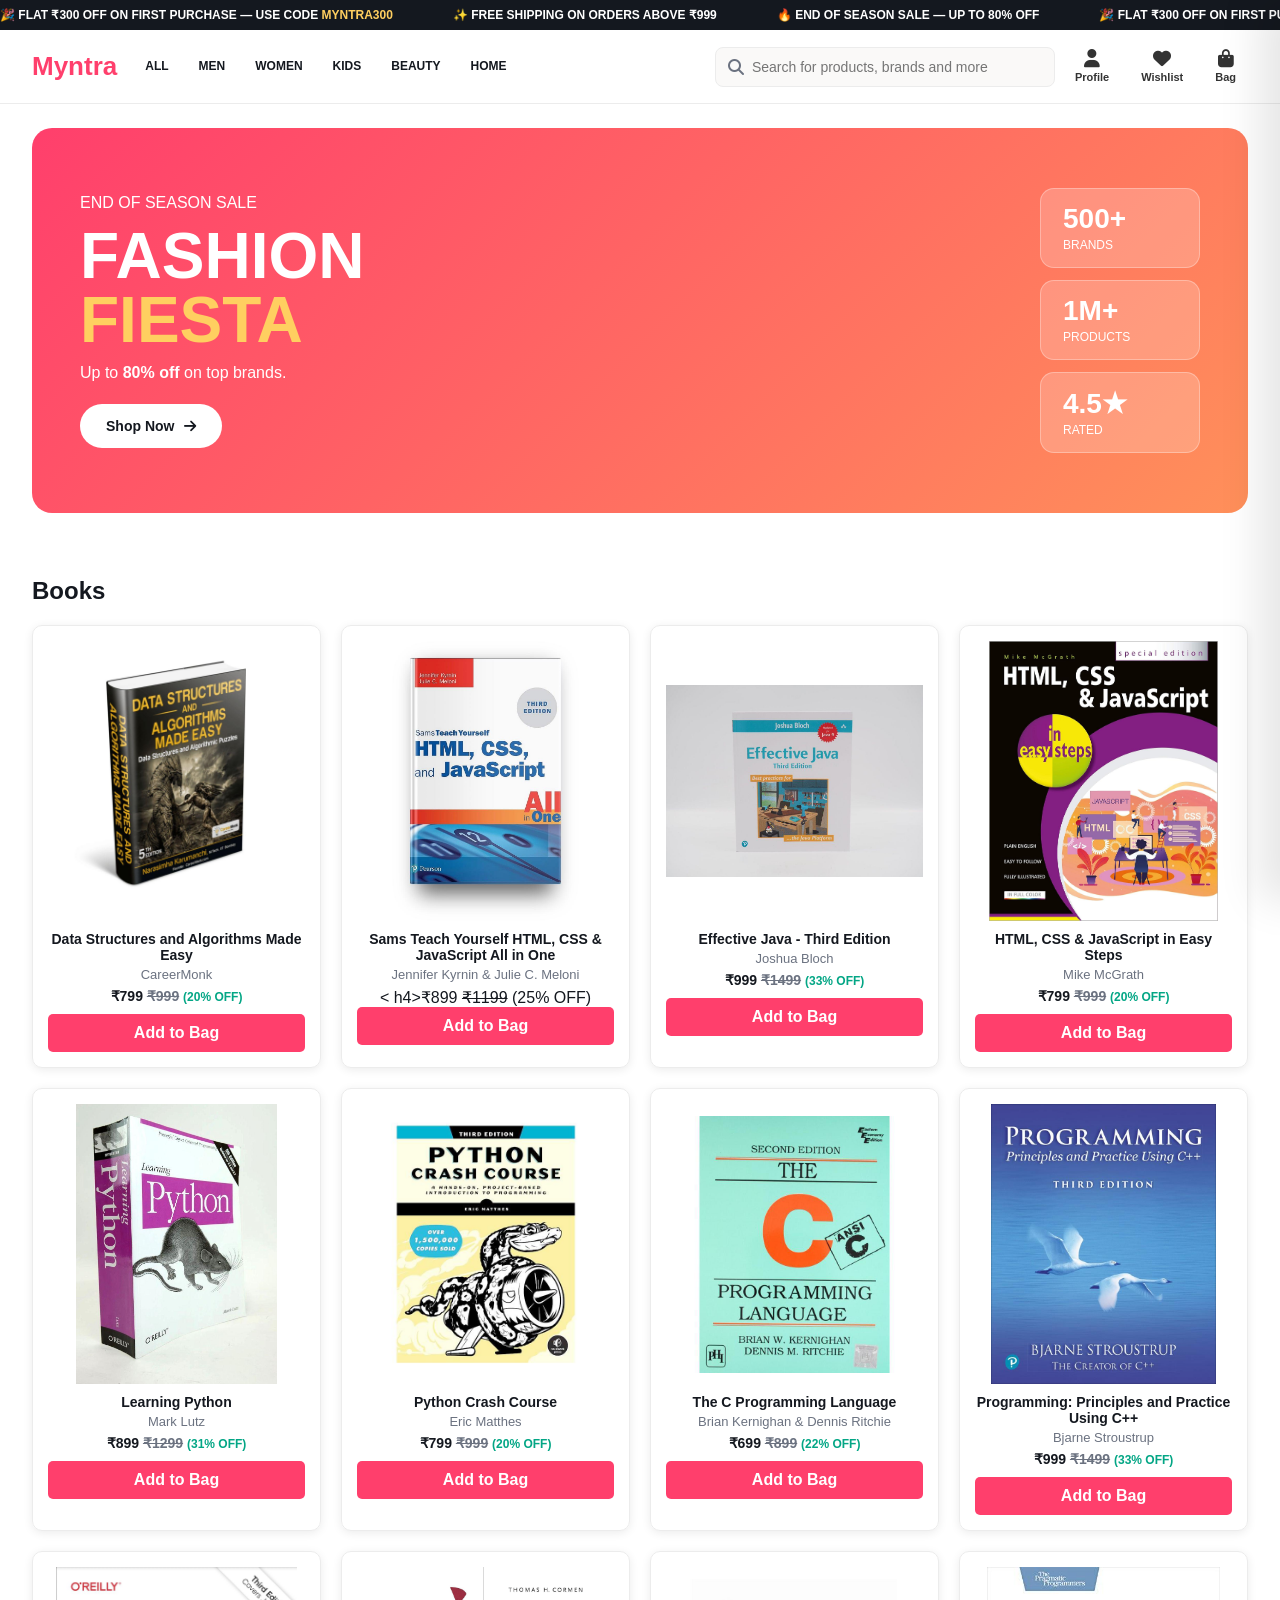
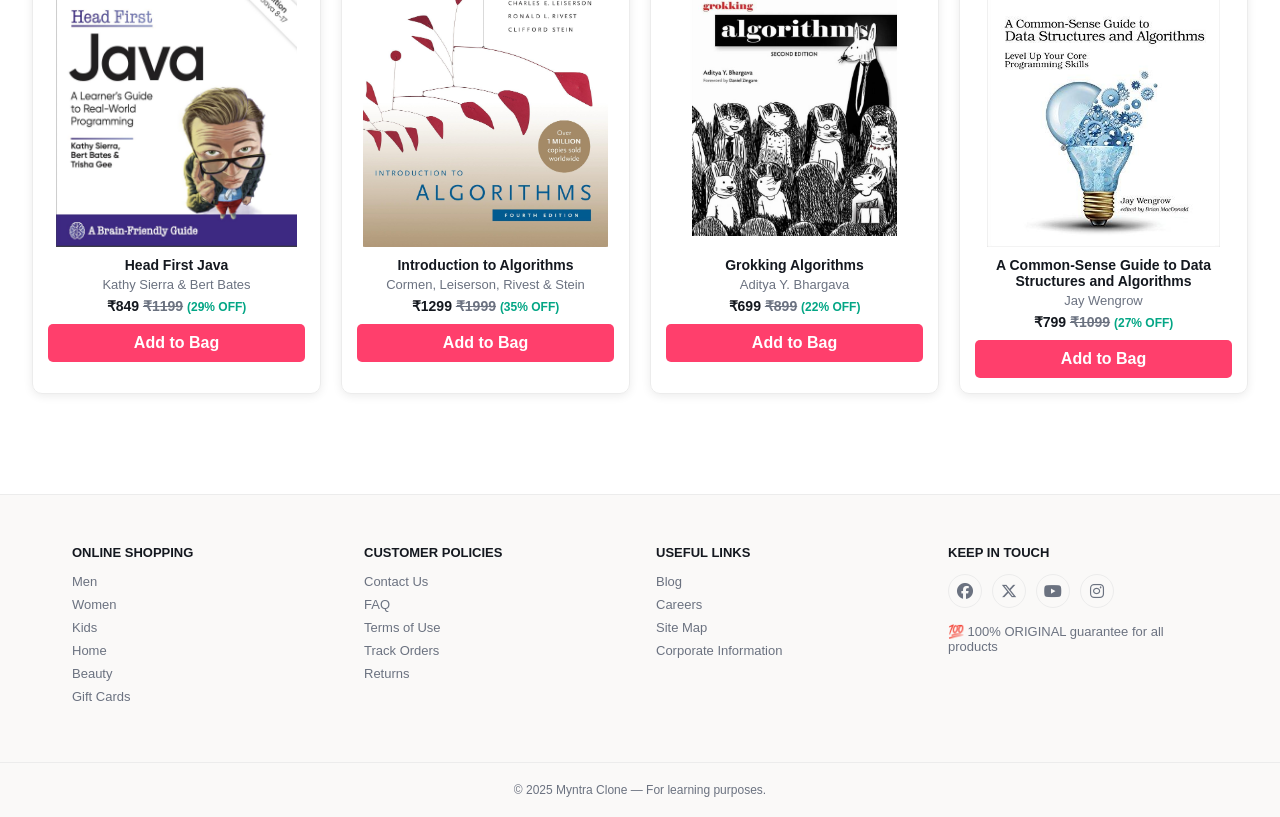
==== Project.html @ c03a8a72 "Create A Myntra Clone" ====
<!DOCTYPE html>
<html lang="en">
<head>
  <meta charset="UTF-8" />
  <meta name="viewport" content="width=device-width, initial-scale=1.0" />
  <title>Myntra Clone</title>
  <link rel="stylesheet" href="https://cdnjs.cloudflare.com/ajax/libs/font-awesome/6.5.1/css/all.min.css" />
  <link rel="stylesheet" href="Project.css">
</head>
<body>

  <div class="announce">
    <div class="announce-track">
      <span>🎉 FLAT ₹300 OFF ON FIRST PURCHASE — USE CODE <b>MYNTRA300</b></span>
      <span>✨ FREE SHIPPING ON ORDERS ABOVE ₹999</span>
      <span>🔥 END OF SEASON SALE — UP TO 80% OFF</span>
      <span>🎉 FLAT ₹300 OFF ON FIRST PURCHASE — USE CODE <b>MYNTRA300</b></span>
      <span>✨ FREE SHIPPING ON ORDERS ABOVE ₹999</span>
      <span>🔥 END OF SEASON SALE — UP TO 80% OFF</span>
    </div>
  </div>

  <header class="header">
    <div class="logo">Myntra</div>

    <nav class="menu">
      <a href="#">All</a>
      <a href="#">Men</a>
      <a href="#">Women</a>
      <a href="#">Kids</a>
      <a href="#">Beauty</a>
      <a href="#">Home</a>
    </nav>

    <div class="right">
      <form class="search" onsubmit="event.preventDefault()">
        <i class="fa-solid fa-magnifying-glass"></i>
        <input type="text" placeholder="Search for products, brands and more" />
      </form>

      <button class="icon-btn">
        <i class="fa-solid fa-user"></i>
        <span>Profile</span>
      </button>

      <button class="icon-btn">
        <i class="fa-solid fa-heart"></i>
        <span>Wishlist</span>
      </button>

      <button class="icon-btn" id="openCart">
        <i class="fa-solid fa-bag-shopping"></i>
        <span>Bag</span>
      </button>
    </div>
  </header>

  <section class="hero">
    <div class="hero-text">
      <p>END OF SEASON SALE</p>
      <h1>FASHION<br /><span class="grad">FIESTA</span></h1>
      <p class="sub">Up to <b>80% off</b> on top brands.</p>
      <button class="btn-brand">Shop Now <i class="fa-solid fa-arrow-right"></i></button>
    </div>
    <div class="hero-cards">
      <div class="stat"><b>500+</b><span>Brands</span></div>
      <div class="stat"><b>1M+</b><span>Products</span></div>
      <div class="stat"><b>4.5★</b><span>Rated</span></div>
    </div>
  </section>

  <section class="listing">
    <h2>Books</h2>
    <div class="products">

        <div class="product-card">
            <img src="data structurebook.jpg"  alt="DSA Book" />
            <h3>Data Structures and Algorithms Made Easy</h3>
            <p>CareerMonk</p>
            <h4>₹799 <del>₹999</del> <span>(20% OFF)</span></h4>
            <button>Add to Bag</button>
        </div>

        <div class="product-card">
            <img src="htmlcssbook.jpg" alt="HTML CSS JS Book" width="" />
            <h3>Sams Teach Yourself HTML, CSS & JavaScript All in One</h3>
            <p>Jennifer Kyrnin & Julie C. Meloni</p>
  <         h4>₹899 <del>₹1199</del> <span>(25% OFF)</span></h4>
            <button>Add to Bag</button>
        </div>

        <div class="product-card">
            <img src="javabook.jpg" alt="Effective Java Book" />
            <h3>Effective Java - Third Edition</h3>
            <p>Joshua Bloch</p>
            <h4>₹999 <del>₹1499</del> <span>(33% OFF)</span></h4>
            <button>Add to Bag</button>
        </div>

        <div class="product-card">
            <img src="javascriptbook.jpg" alt="HTML CSS JS Easy Steps" />
            <h3>HTML, CSS & JavaScript in Easy Steps</h3>
            <p>Mike McGrath</p>
            <h4>₹799 <del>₹999</del> <span>(20% OFF)</span></h4>
            <button>Add to Bag</button>
        </div>

        <div class="product-card">
            <img src="pythonbook.jpg" alt="HTML CSS JS Book" width="" />
            <h3>Learning Python</h3>
            <p>Mark Lutz</p>
            <h4>₹899 <del>₹1299</del> <span>(31% OFF)</span></h4>
            <button>Add to Bag</button>
        </div>

        <div class="product-card">
            <img src="pythoncrashcourseBook.jpg" alt="HTML CSS JS Book" width="" />
            <h3>Python Crash Course</h3>
            <p>Eric Matthes</p>
            <h4>₹799 <del>₹999</del> <span>(20% OFF)</span></h4>
            <button>Add to Bag</button>
        </div>

        <div class="product-card">
            <img src="c.jpg" alt="HTML CSS JS Book" width="" />
            <h3>The C Programming Language</h3>
            <p>Brian Kernighan & Dennis Ritchie</p>
            <h4>₹699 <del>₹899</del> <span>(22% OFF)</span></h4>
            <button>Add to Bag</button>
        </div>

        <div class="product-card">
            <img src="c++.jpg" alt="HTML CSS JS Book" width="" />
            <h3>Programming: Principles and Practice Using C++</h3>
            <p>Bjarne Stroustrup</p>
            <h4>₹999 <del>₹1499</del> <span>(33% OFF)</span></h4>
            <button>Add to Bag</button>
        </div>

         <div class="product-card">
            <img src="java1Book.jpg" alt="HTML CSS JS Book" width="" />
            <h3>Head First Java</h3>
            <p>Kathy Sierra & Bert Bates</p>
            <h4>₹849 <del>₹1199</del> <span>(29% OFF)</span></h4>
            <button>Add to Bag</button>
        </div>

         <div class="product-card">
            <img src="algorithms.jpg" alt="HTML CSS JS Book" width="" />
            <h3>Introduction to Algorithms</h3>
            <p>Cormen, Leiserson, Rivest & Stein</p>
            <h4>₹1299 <del>₹1999</del> <span>(35% OFF)</span></h4>
            <button>Add to Bag</button>
        </div>

         <div class="product-card">
            <img src="secondalgorirhm.jpg" alt="HTML CSS JS Book" width="" />
            <h3>Grokking Algorithms</h3>
            <p>Aditya Y. Bhargava</p>
            <h4>₹699 <del>₹899</del> <span>(22% OFF)</span></h4>
            <button>Add to Bag</button>
        </div>

         <div class="product-card">
            <img src="guide.jpg" alt="HTML CSS JS Book" width="" />
            <h3>A Common-Sense Guide to Data Structures and Algorithms</h3>
            <p>Jay Wengrow</p>
            <h4>₹799 <del>₹1099</del> <span>(27% OFF)</span></h4>
            <button>Add to Bag</button>
        </div>
    </div>
  </section>

  <aside class="drawer" id="cartDrawer">
    <div class="drawer-head">
      <h3>Shopping Bag</h3>
      <button class="close" id="closeCart"><i class="fa-solid fa-xmark"></i></button>
    </div>
    <div class="drawer-body">
      <div class="empty-drawer">Your bag is empty</div>
    </div>
    <div class="drawer-foot">
      <div class="totals">
        <div><span>Subtotal</span><b>₹0</b></div>
      </div>
      <button class="btn-brand full">Place Order</button>
    </div>
  </aside>

  <div class="backdrop" id="backdrop"></div>

  <footer class="footer">
    <div class="foot-grid">

      <div>
        <h4>ONLINE SHOPPING</h4>
        <p>Men</p>
        <p>Women</p>
        <p>Kids</p>
        <p>Home</p>
        <p>Beauty</p>
        <p>Gift Cards</p>
      </div>

      <div>
        <h4>CUSTOMER POLICIES</h4>
        <p>Contact Us</p>
        <p>FAQ</p>
        <p>Terms of Use</p>
        <p>Track Orders</p>
        <p>Returns</p>
      </div>

      <div>
        <h4>USEFUL LINKS</h4>
        <p>Blog</p>
        <p>Careers</p>
        <p>Site Map</p>
        <p>Corporate Information</p>
      </div>

      <div>
        <h4>KEEP IN TOUCH</h4>
        <div class="socials">
          <a href="https://www.facebook.com"  target="_blank"><i class="fa-brands fa-facebook"></i></a>
          <a href="https://www.twitter.com"   target="_blank"><i class="fa-brands fa-x-twitter"></i></a>
          <a href="https://www.youtube.com"   target="_blank"><i class="fa-brands fa-youtube"></i></a>
          <a href="https://www.instagram.com" target="_blank"><i class="fa-brands fa-instagram"></i></a>
        </div>
        <p>💯 100% ORIGINAL guarantee for all products</p>
      </div>

    </div>
    <div class="copy">© 2025 Myntra Clone — For learning purposes.</div>
  </footer>

  <script>
    document.getElementById('openCart').addEventListener('click', function() {
      document.getElementById('cartDrawer').classList.add('open');
      document.getElementById('backdrop').classList.add('show');
    });

    document.getElementById('closeCart').addEventListener('click', function() {
      document.getElementById('cartDrawer').classList.remove('open');
      document.getElementById('backdrop').classList.remove('show');
    });

    document.getElementById('backdrop').addEventListener('click', function() {
      document.getElementById('cartDrawer').classList.remove('open');
      document.getElementById('backdrop').classList.remove('show');
    });
  </script>

</body>
</html>
---- Project.css ----
* {
      margin: 0;
      padding: 0;
      box-sizing: border-box;
    }

    body {
      font-family: sans-serif;
      color: #14181f;
      background: #ffffff;
    }

    a { color: inherit; text-decoration: none; }
    button { font: inherit; cursor: pointer; border: none; background: transparent; color: inherit; }
    img { display: block; max-width: 100%; }

    .announce {
      overflow: hidden;
      background: #14181f;
      color: white;
      font-size: 12px;
      font-weight: 600;
    }

    .announce-track {
      display: flex;
      gap: 60px;
      padding: 8px 0;
      white-space: nowrap;

      animation: marquee 25s linear infinite;
    }

    .announce-track b { color: #ffcf60; }

    @keyframes marquee {
      from { transform: translateX(0); }
      to   { transform: translateX(-50%); }
    }

    .header {
      display: flex;
      align-items: center;
      gap: 24px;
      padding: 14px 32px;
      background: white;
      border-bottom: 1px solid #ececec;
      position: sticky;
      top: 0;
      z-index: 40;

      transition: box-shadow 0.3s;
    }

    .header:hover {
      box-shadow: 0 4px 16px rgba(0,0,0,0.08);
    }

    .logo {
      font-size: 26px;
      font-weight: 800;
      color: #ff3f6c;

      transition: color 0.3s;
    }
    .logo:hover { color: #ff905a; }

    .menu { display: flex; gap: 22px; }
    .menu a {
      font-size: 12px;
      font-weight: 800;
      text-transform: uppercase;
      padding: 8px 4px;
      border-bottom: 2px solid transparent;

      transition: color 0.2s, border-color 0.2s;
    }
    .menu a:hover {
      color: #ff3f6c;
      border-bottom-color: #ff3f6c;
    }

    .right {
      margin-left: auto;
      display: flex;
      align-items: center;
      gap: 8px;
    }

    .search {
      display: flex;
      align-items: center;
      background: #faf9f8;
      border-radius: 8px;
      padding: 0 12px;
      width: 340px;
      height: 40px;
      border: 1px solid #ececec;

      transition: box-shadow 0.2s, border-color 0.2s;
    }
    .search:focus-within {
      border-color: #ff3f6c;
      box-shadow: 0 0 0 3px rgba(255, 63, 108, 0.15);
    }
    .search i { color: #6b7280; margin-right: 8px; }
    .search input {
      flex: 1;
      height: 100%;
      border: none;
      outline: none;
      background: transparent;
      font-size: 14px;
    }

    .icon-btn {
      display: flex;
      flex-direction: column;
      align-items: center;
      gap: 3px;
      padding: 6px 12px;
      font-size: 11px;
      font-weight: 700;
      color: #333;

      transition: color 0.2s, transform 0.2s;
    }
    .icon-btn i { font-size: 18px; }
    .icon-btn:hover {
      color: #ff3f6c;

      transform: translateY(-2px);
    }

    .hero {
      margin: 24px 32px;
      padding: 60px 48px;
      background: linear-gradient(135deg, #ff3f6c, #ff905a);
      border-radius: 20px;
      color: white;
      display: flex;
      align-items: center;
      justify-content: space-between;
      gap: 40px;
    }

    .hero h1 {
      font-size: 64px;
      font-weight: 800;
      line-height: 1;
      margin: 12px 0;
    }

    .grad { color: #ffcf60; }
    .sub  { font-size: 16px; margin-bottom: 22px; }

    .btn-brand {
      display: inline-flex;
      align-items: center;
      gap: 10px;
      background: white;
      color: #14181f;
      padding: 14px 26px;
      border-radius: 999px;
      font-weight: 800;
      font-size: 14px;

      transition: transform 0.2s, box-shadow 0.2s;
    }
    .btn-brand:hover {
      transform: translateY(-3px);
      box-shadow: 0 10px 24px rgba(0,0,0,0.2);
    }

    .btn-brand.full {
      width: 100%;
      justify-content: center;
      background: linear-gradient(135deg, #ff3f6c, #ff905a);
      color: white;
      margin-top: 12px;
    }

    .hero-cards { display: grid; gap: 12px; }

    .stat {
      background: rgba(255,255,255,0.2);
      border: 1px solid rgba(255,255,255,0.3);
      border-radius: 14px;
      padding: 14px 22px;
      min-width: 160px;

      transition: background 0.3s, transform 0.2s;
    }
    .stat:hover {
      background: rgba(255,255,255,0.35);
      transform: translateY(-3px);
    }
    .stat b { display: block; font-size: 28px; font-weight: 800; }
    .stat span { font-size: 12px; text-transform: uppercase; }

    .listing { padding: 40px 32px 60px; }
    .listing h2 { font-size: 24px; font-weight: 800; margin-bottom: 20px; }

    .products {
    display: grid;
    grid-template-columns: repeat(4, 1fr);
    gap: 20px;
    }

    .product-card {
      border: 1px solid #ececec;
      border-radius: 10px;
      padding: 15px;
      text-align: center;
      box-shadow: 0 2px 10px rgba(0,0,0,0.08);

      transition: transform 0.25s, box-shadow 0.25s, border-color 0.25s;
    }
    .product-card:hover {
      transform: translateY(-6px);
      box-shadow: 0 12px 30px rgba(255, 63, 108, 0.15);
      border-color: #ff3f6c;
    }

    .product-card img {
      width: 100%;
      height: 280px;
      object-fit: contain;
      border-radius: 8px;
      margin-bottom: 10px;

      transition: transform 0.4s;
    }
    .product-card:hover img {
      transform: scale(1.04);
    }

    .product-card h3 { font-size: 14px; margin-bottom: 4px; }
    .product-card p  { color: #6b7280; font-size: 13px; margin-bottom: 6px; }
    .product-card h4 { font-size: 14px; margin-bottom: 10px; }
    .product-card h4 del { color: #6b7280; }
    .product-card h4 span { color: #03a685; font-size: 12px; }

    .product-card button {
      background: #ff3f6c;
      color: white;
      padding: 10px 20px;
      border-radius: 5px;
      font-weight: 700;
      width: 100%;

      transition: background 0.2s, transform 0.15s;
    }
    .product-card button:hover { background: #e0355f; }
    .product-card button:active { transform: scale(0.97); }

    .backdrop {
      position: fixed;
      inset: 0;
      background: rgba(0,0,0,0.4);
      opacity: 0;
      pointer-events: none;
      z-index: 50;

      transition: opacity 0.3s;
    }
    .backdrop.show { opacity: 1; pointer-events: auto; }

    .drawer {
      position: fixed;
      top: 0; right: 0;
      height: 100%;
      width: 420px;
      max-width: 92vw;
      background: white;
      z-index: 60;
      display: flex;
      flex-direction: column;

      transform: translateX(100%);

      transition: transform 0.35s ease;
      box-shadow: -20px 0 40px rgba(0,0,0,0.1);
    }
    .drawer.open { transform: translateX(0); }

    .drawer-head {
      display: flex;
      align-items: center;
      justify-content: space-between;
      padding: 20px 22px;
      border-bottom: 1px solid #ececec;
    }
    .drawer-head h3 { font-size: 18px; font-weight: 800; }

    .close {
      width: 34px; height: 34px;
      border-radius: 50%;
      display: flex;
      align-items: center;
      justify-content: center;
      transition: background 0.2s, transform 0.2s;
    }
    .close:hover {
      background: #faf9f8;
      transform: rotate(90deg);
    }

    .drawer-body { flex: 1; overflow-y: auto; padding: 16px 22px; }
    .drawer-foot {
      padding: 20px 22px;
      border-top: 1px solid #ececec;
      background: #faf9f8;
    }

    .totals > div {
      display: flex;
      justify-content: space-between;
      font-weight: 700;
      margin-bottom: 4px;
    }
    .totals .save { color: #03a685; }

    .cart-item {
      display: flex;
      gap: 12px;
      padding: 12px 0;
      border-bottom: 1px solid #ececec;

      animation: fadeIn 0.3s ease;
    }
    .cart-item img {
      width: 70px; height: 90px;
      object-fit: cover;
      border-radius: 6px;
    }
    .cart-item .info b { font-size: 13px; }
    .cart-item .info p { font-size: 12px; color: #6b7280; margin: 2px 0; }

    .empty-drawer { text-align: center; color: #6b7280; padding: 40px 0; }

    @keyframes fadeIn {
      from { opacity: 0; transform: translateY(10px); }
      to   { opacity: 1; transform: translateY(0); }
    }

    .footer {
      background: #faf9f8;
      border-top: 1px solid #ececec;
      margin-top: 40px;
    }

    .foot-grid {
      max-width: 1200px;
      margin: 0 auto;
      padding: 50px 32px;
      display: grid;
      grid-template-columns: repeat(4, 1fr);
      gap: 32px;
    }

    .foot-grid h4 {
      font-size: 13px;
      font-weight: 800;
      text-transform: uppercase;
      margin-bottom: 14px;
    }

    .foot-grid p {
      font-size: 13px;
      color: #6b7280;
      margin-bottom: 8px;
      cursor: pointer;

      transition: color 0.2s, padding-left 0.2s;
    }
    .foot-grid p:hover {
      color: #ff3f6c;
      padding-left: 4px;
    }

    .socials { display: flex; gap: 10px; margin-bottom: 16px; }
    .socials a {
      width: 34px; height: 34px;
      border-radius: 50%;
      border: 1px solid #ececec;
      display: flex;
      align-items: center;
      justify-content: center;
      color: #6b7280;

      transition: color 0.2s, border-color 0.2s, transform 0.2s;
    }
    .socials a:hover {
      border-color: #ff3f6c;
      color: #ff3f6c;
      transform: translateY(-3px);
    }

    .copy {
      text-align: center;
      padding: 20px;
      border-top: 1px solid #ececec;
      font-size: 12px;
      color: #6b7280;
    }

    @media (max-width: 720px) {
      .menu    { display: none; }
      .search  { width: 100%; }
      .hero    { flex-direction: column; margin: 12px; padding: 32px 24px; }
      .hero h1 { font-size: 40px; }
      .products  { grid-template-columns: repeat(2, 1fr); }
      .foot-grid { grid-template-columns: repeat(2, 1fr); }
    }
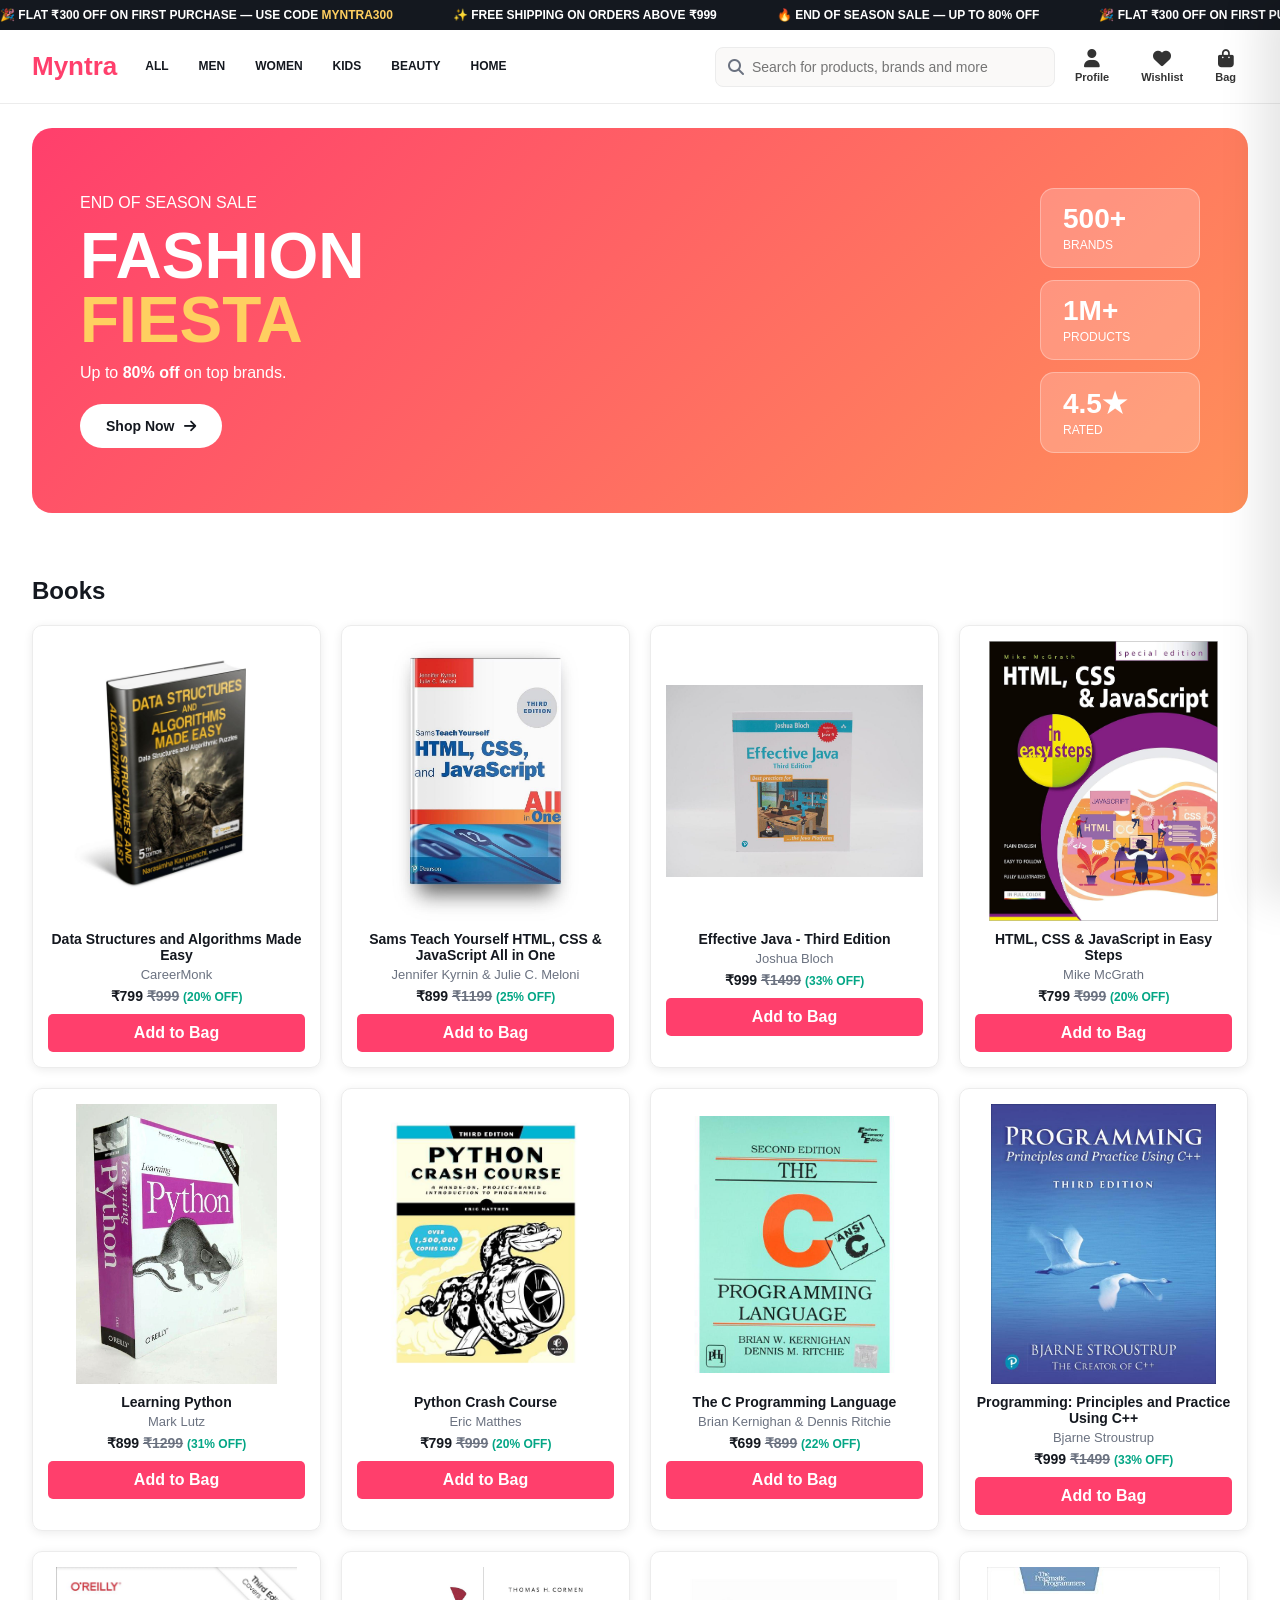
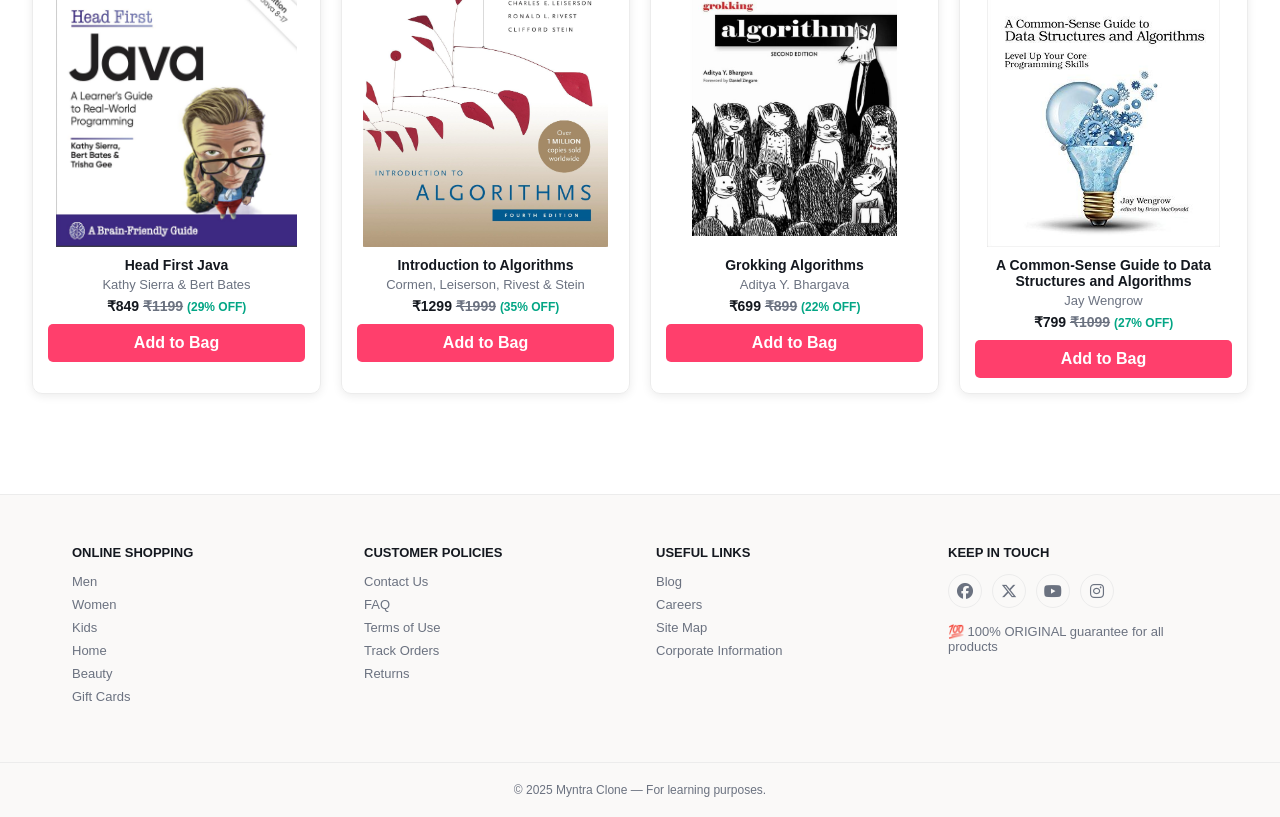
==== commit cd1e5177: "Solve Errors" ====
--- a/Project.html
+++ b/Project.html
@@ -85,7 +85,7 @@
             <img src="htmlcssbook.jpg" alt="HTML CSS JS Book" width="" />
             <h3>Sams Teach Yourself HTML, CSS & JavaScript All in One</h3>
             <p>Jennifer Kyrnin & Julie C. Meloni</p>
-  <         h4>₹899 <del>₹1199</del> <span>(25% OFF)</span></h4>
+            <h4>₹899 <del>₹1199</del> <span>(25% OFF)</span></h4>
             <button>Add to Bag</button>
         </div>
 
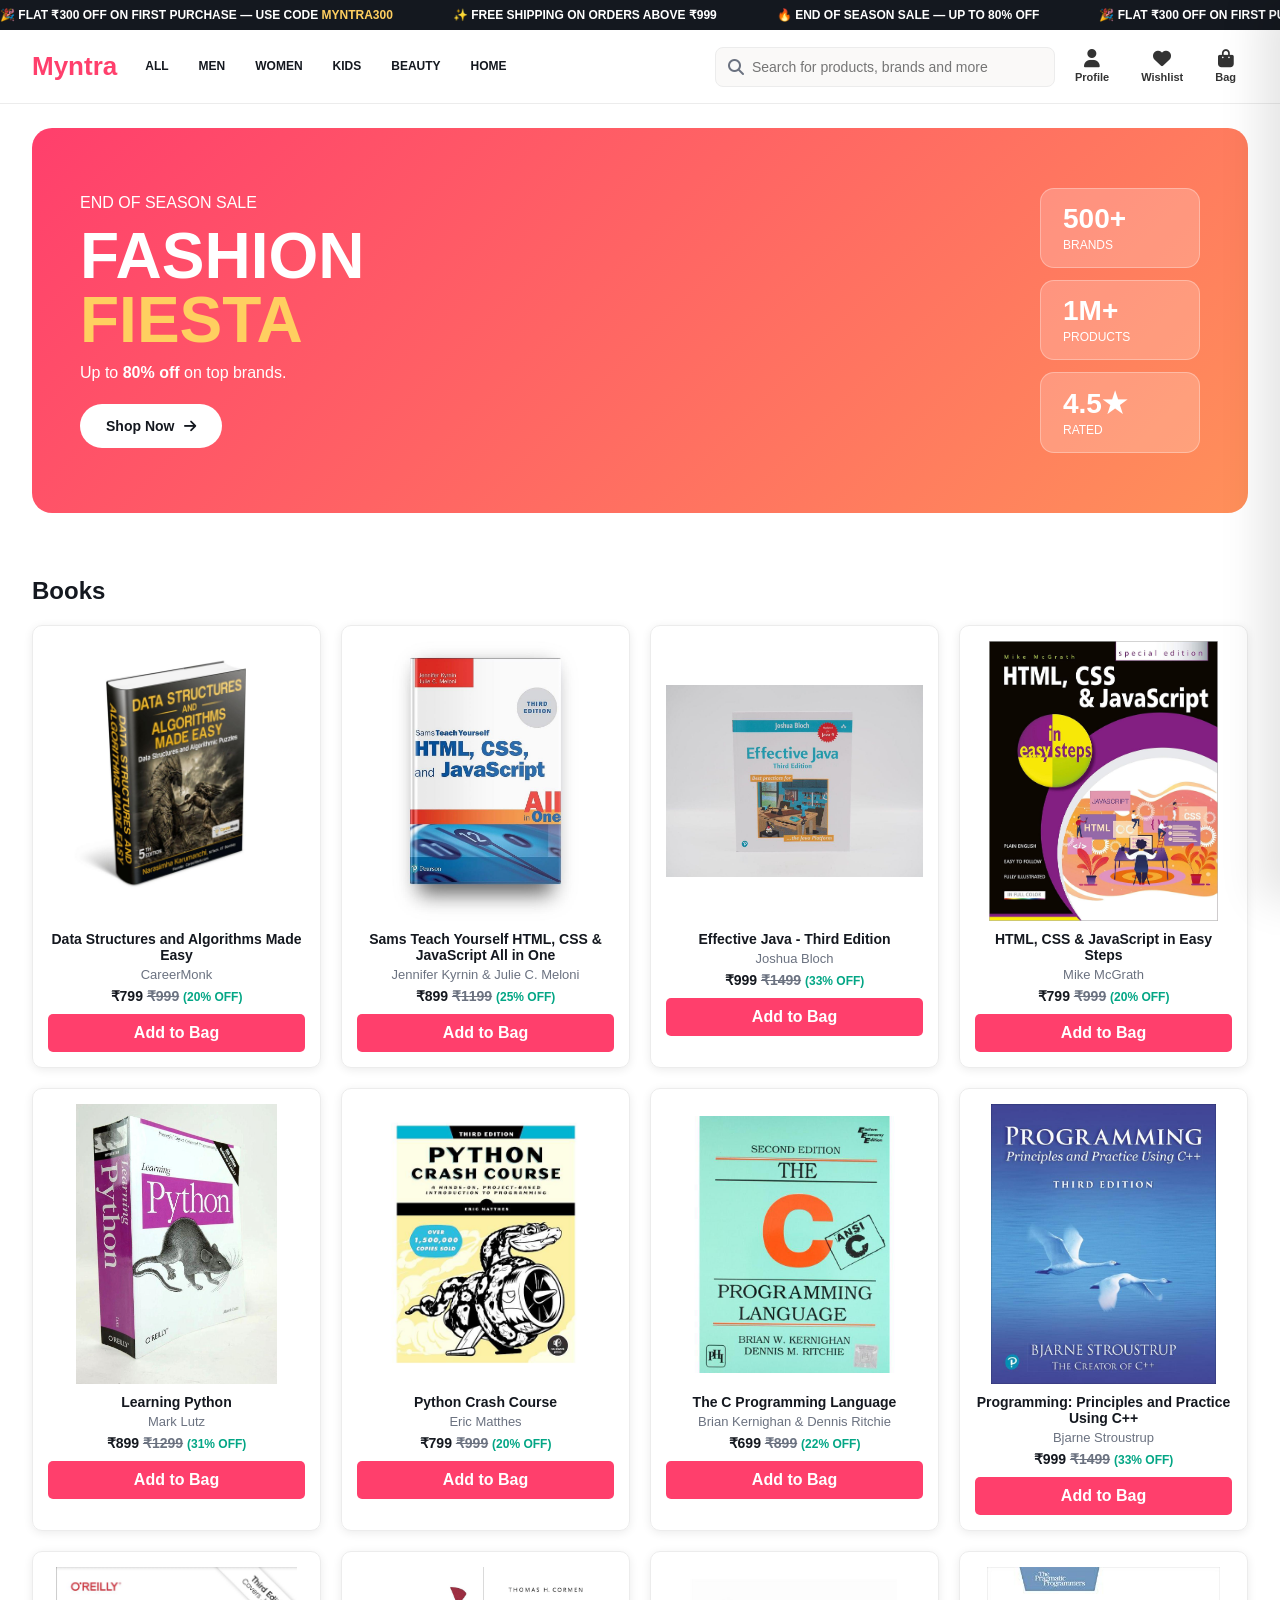
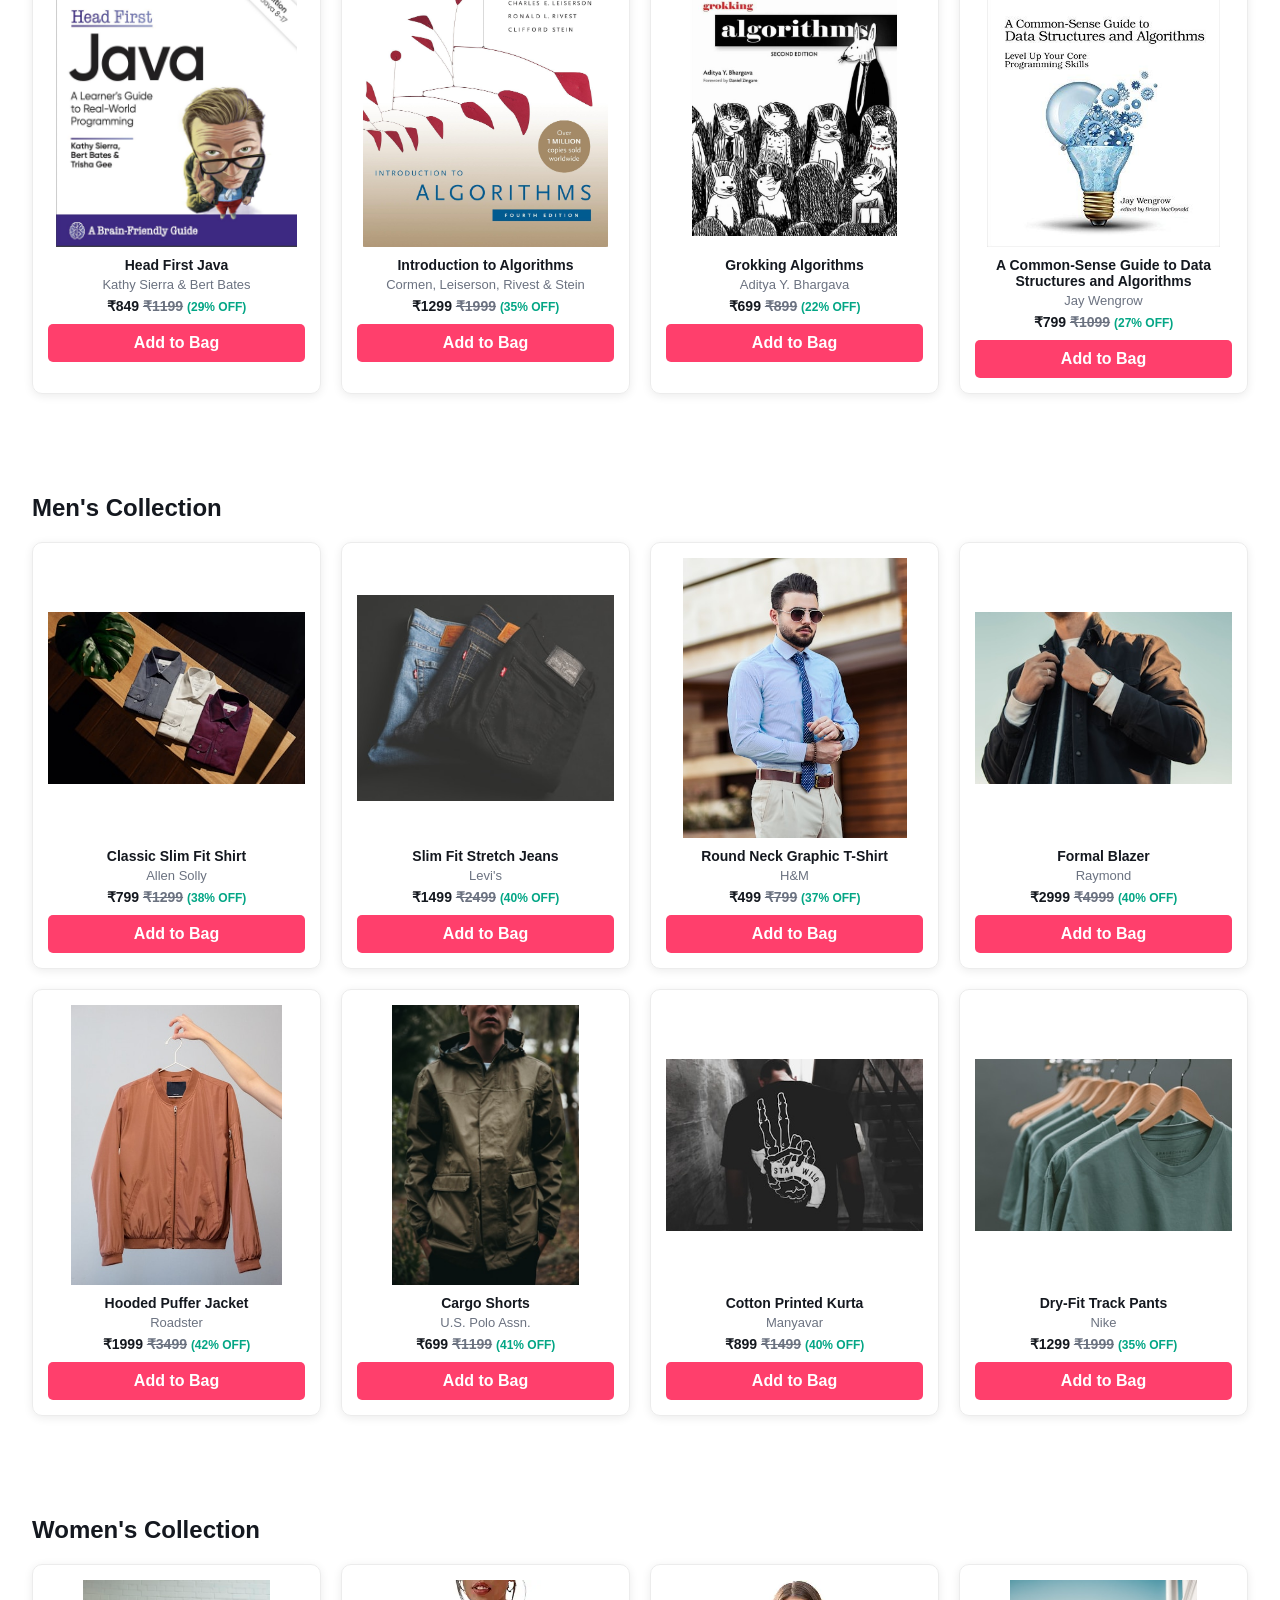
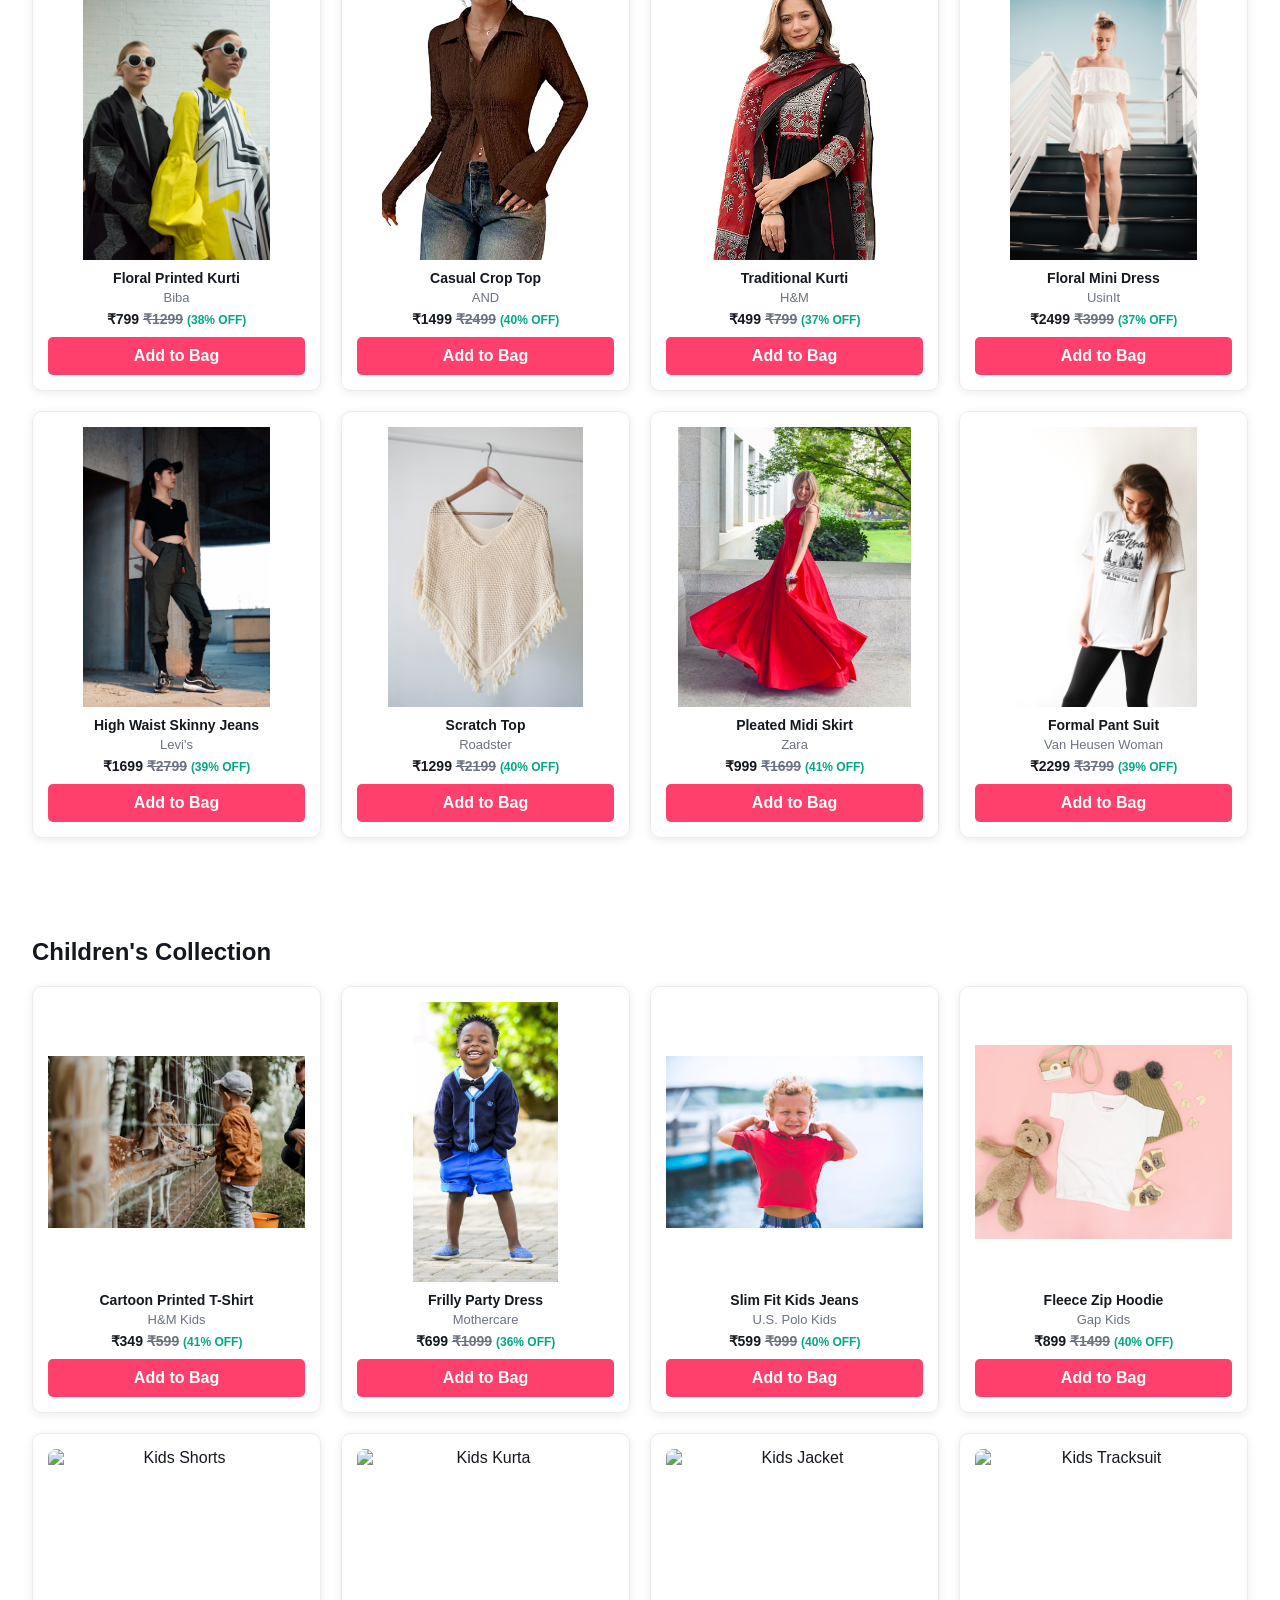
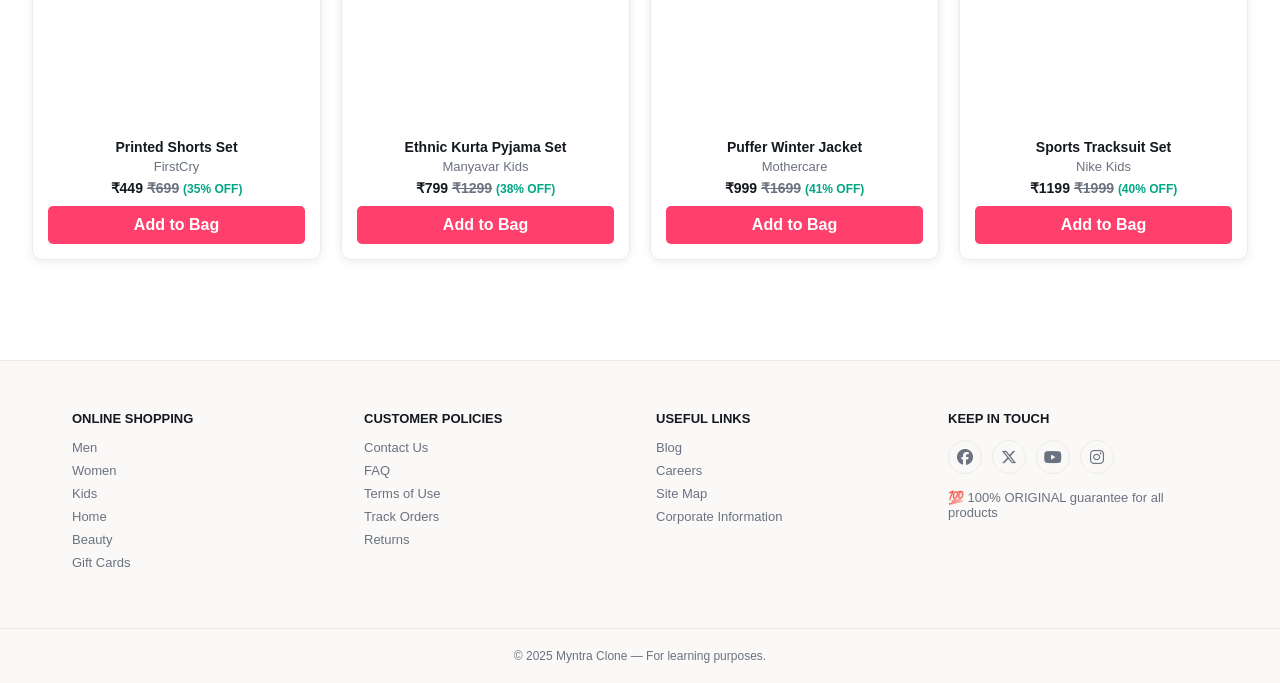
==== commit 848731b6: "Add new Products And Features" ====
--- a/Project.html
+++ b/Project.html
@@ -170,7 +170,220 @@
         </div>
     </div>
   </section>
-
+<section class="listing">
+  <h2>Men's Collection</h2>
+  <div class="products">
+
+    <div class="product-card">
+      <img src="photo-1602810318383-e386cc2a3ccf.jpg" alt="Men Shirt" />
+      <h3>Classic Slim Fit Shirt</h3>
+      <p>Allen Solly</p>
+      <h4>₹799 <del>₹1299</del> <span>(38% OFF)</span></h4>
+      <button>Add to Bag</button>
+    </div>
+
+    <div class="product-card">
+      <img src="photo-1542272604-787c3835535d.jpg" alt="Men Jeans" />
+      <h3>Slim Fit Stretch Jeans</h3>
+      <p>Levi's</p>
+      <h4>₹1499 <del>₹2499</del> <span>(40% OFF)</span></h4>
+      <button>Add to Bag</button>
+    </div>
+
+    <div class="product-card">
+      <img src="photo-1620012253295-c15cc3e65df4.jpg" alt="Men Tshirt" />
+      <h3>Round Neck Graphic T-Shirt</h3>
+      <p>H&M</p>
+      <h4>₹499 <del>₹799</del> <span>(37% OFF)</span></h4>
+      <button>Add to Bag</button>
+    </div>
+
+    <div class="product-card">
+      <img src="photo-1507680434567-5739c80be1ac.jpg" alt="Men Blazer" />
+      <h3>Formal Blazer</h3>
+      <p>Raymond</p>
+      <h4>₹2999 <del>₹4999</del> <span>(40% OFF)</span></h4>
+      <button>Add to Bag</button>
+    </div>
+
+    <div class="product-card">
+      <img src="photo-1591047139829-d91aecb6caea.jpg" alt="Men Jacket" />
+      <h3>Hooded Puffer Jacket</h3>
+      <p>Roadster</p>
+      <h4>₹1999 <del>₹3499</del> <span>(42% OFF)</span></h4>
+      <button>Add to Bag</button>
+    </div>
+
+    <div class="product-card">
+      <img src="photo-1548883354-94bcfe321cbb.jpg" alt="Men Shorts" />
+      <h3>Cargo Shorts</h3>
+      <p>U.S. Polo Assn.</p>
+      <h4>₹699 <del>₹1199</del> <span>(41% OFF)</span></h4>
+      <button>Add to Bag</button>
+    </div>
+
+    <div class="product-card">
+      <img src="photo-1503341733017-1901578f9f1e.jpg" alt="Men Kurta" />
+      <h3>Cotton Printed Kurta</h3>
+      <p>Manyavar</p>
+      <h4>₹899 <del>₹1499</del> <span>(40% OFF)</span></h4>
+      <button>Add to Bag</button>
+    </div>
+
+    <div class="product-card">
+      <img src="photo-1523381294911-8d3cead13475.jpg" alt="Men Trackpant" />
+      <h3>Dry-Fit Track Pants</h3>
+      <p>Nike</p>
+      <h4>₹1299 <del>₹1999</del> <span>(35% OFF)</span></h4>
+      <button>Add to Bag</button>
+    </div>
+
+  </div>
+</section>
+
+
+<section class="listing">
+  <h2>Women's Collection</h2>
+  <div class="products">
+
+    <div class="product-card">
+      <img src="photo-1596993100471-c3905dafa78e.jpg" alt="Women Kurti" />
+      <h3>Floral Printed Kurti</h3>
+      <p>Biba</p>
+      <h4>₹799 <del>₹1299</del> <span>(38% OFF)</span></h4>
+      <button>Add to Bag</button>
+    </div>
+
+    <div class="product-card">
+      <img src="61ejGInK3EL._AC_UL480_FMwebp_QL65_.webp" alt="Women Dress" />
+      <h3>Casual Crop Top</h3>
+      <p>AND</p>
+      <h4>₹1499 <del>₹2499</del> <span>(40% OFF)</span></h4>
+      <button>Add to Bag</button>
+    </div>
+
+    <div class="product-card">
+      <img src="81LWX3c50zL._AC_UL480_FMwebp_QL65_.webp" alt="Women Top" />
+      <h3>Traditional Kurti</h3>
+      <p>H&M</p>
+      <h4>₹499 <del>₹799</del> <span>(37% OFF)</span></h4>
+      <button>Add to Bag</button>
+    </div>
+
+    <div class="product-card">
+      <img src="photo-1515372039744-b8f02a3ae446.jpg" alt="Women Saree" />
+      <h3>Floral Mini Dress</h3>
+      <p>UsinIt</p>
+      <h4>₹2499 <del>₹3999</del> <span>(37% OFF)</span></h4>
+      <button>Add to Bag</button>
+    </div>
+
+    <div class="product-card">
+      <img src="photo-1552902865-b72c031ac5ea.jpg" alt="Women Jeans" />
+      <h3>High Waist Skinny Jeans</h3>
+      <p>Levi's</p>
+      <h4>₹1699 <del>₹2799</del> <span>(39% OFF)</span></h4>
+      <button>Add to Bag</button>
+    </div>
+
+    <div class="product-card">
+      <img src="photo-1434389677669-e08b4cac3105.jpg" alt="Women Jacket" />
+      <h3>Scratch Top</h3>
+      <p>Roadster</p>
+      <h4>₹1299 <del>₹2199</del> <span>(40% OFF)</span></h4>
+      <button>Add to Bag</button>
+    </div>
+
+    <div class="product-card">
+      <img src="photo-1595777457583-95e059d581b8.jpg" alt="Women Dress" />
+      <h3>Pleated Midi Skirt</h3>
+      <p>Zara</p>
+      <h4>₹999 <del>₹1699</del> <span>(41% OFF)</span></h4>
+      <button>Add to Bag</button>
+    </div>
+
+    <div class="product-card">
+      <img src="photo-1554568218-0f1715e72254.jpg" alt="Women Top" />
+      <h3>Formal Pant Suit</h3>
+      <p>Van Heusen Woman</p>
+      <h4>₹2299 <del>₹3799</del> <span>(39% OFF)</span></h4>
+      <button>Add to Bag</button>
+    </div>
+
+  </div>
+</section>
+
+
+<section class="listing">
+  <h2>Children's Collection</h2>
+  <div class="products">
+
+    <div class="product-card">
+      <img src="photo-1503919005314-30d93d07d823.jpg" alt="Kids Tshirt" />
+      <h3>Cartoon Printed T-Shirt</h3>
+      <p>H&M Kids</p>
+      <h4>₹349 <del>₹599</del> <span>(41% OFF)</span></h4>
+      <button>Add to Bag</button>
+    </div>
+
+    <div class="product-card">
+      <img src="photo-1519238263530-99bdd11df2ea.jpg" alt="Kids Dress" />
+      <h3>Frilly Party Dress</h3>
+      <p>Mothercare</p>
+      <h4>₹699 <del>₹1099</del> <span>(36% OFF)</span></h4>
+      <button>Add to Bag</button>
+    </div>
+
+    <div class="product-card">
+      <img src="photo-1471286174890-9c112ffca5b4.jpg" alt="Kids Jeans" />
+      <h3>Slim Fit Kids Jeans</h3>
+      <p>U.S. Polo Kids</p>
+      <h4>₹599 <del>₹999</del> <span>(40% OFF)</span></h4>
+      <button>Add to Bag</button>
+    </div>
+
+    <div class="product-card">
+      <img src="photo-1622290291468-a28f7a7dc6a8.jpg" alt="Kids Hoodie" />
+      <h3>Fleece Zip Hoodie</h3>
+      <p>Gap Kids</p>
+      <h4>₹899 <del>₹1499</del> <span>(40% OFF)</span></h4>
+      <button>Add to Bag</button>
+    </div>
+
+    <div class="product-card">
+      <img src="https://images.unsplash.com/photo-1543269664-56d93c1b41a6?w=400" alt="Kids Shorts" />
+      <h3>Printed Shorts Set</h3>
+      <p>FirstCry</p>
+      <h4>₹449 <del>₹699</del> <span>(35% OFF)</span></h4>
+      <button>Add to Bag</button>
+    </div>
+
+    <div class="product-card">
+      <img src="https://images.unsplash.com/photo-1471286174890-9c112ffca5b4?w=400" alt="Kids Kurta" />
+      <h3>Ethnic Kurta Pyjama Set</h3>
+      <p>Manyavar Kids</p>
+      <h4>₹799 <del>₹1299</del> <span>(38% OFF)</span></h4>
+      <button>Add to Bag</button>
+    </div>
+
+    <div class="product-card">
+      <img src="https://images.unsplash.com/photo-1518831959646-742c3a14ebf7?w=400" alt="Kids Jacket" />
+      <h3>Puffer Winter Jacket</h3>
+      <p>Mothercare</p>
+      <h4>₹999 <del>₹1699</del> <span>(41% OFF)</span></h4>
+      <button>Add to Bag</button>
+    </div>
+
+    <div class="product-card">
+      <img src="https://images.unsplash.com/photo-1519457431-44ccd64a579b?w=400" alt="Kids Tracksuit" />
+      <h3>Sports Tracksuit Set</h3>
+      <p>Nike Kids</p>
+      <h4>₹1199 <del>₹1999</del> <span>(40% OFF)</span></h4>
+      <button>Add to Bag</button>
+    </div>
+
+  </div>
+</section>
   <aside class="drawer" id="cartDrawer">
     <div class="drawer-head">
       <h3>Shopping Bag</h3>
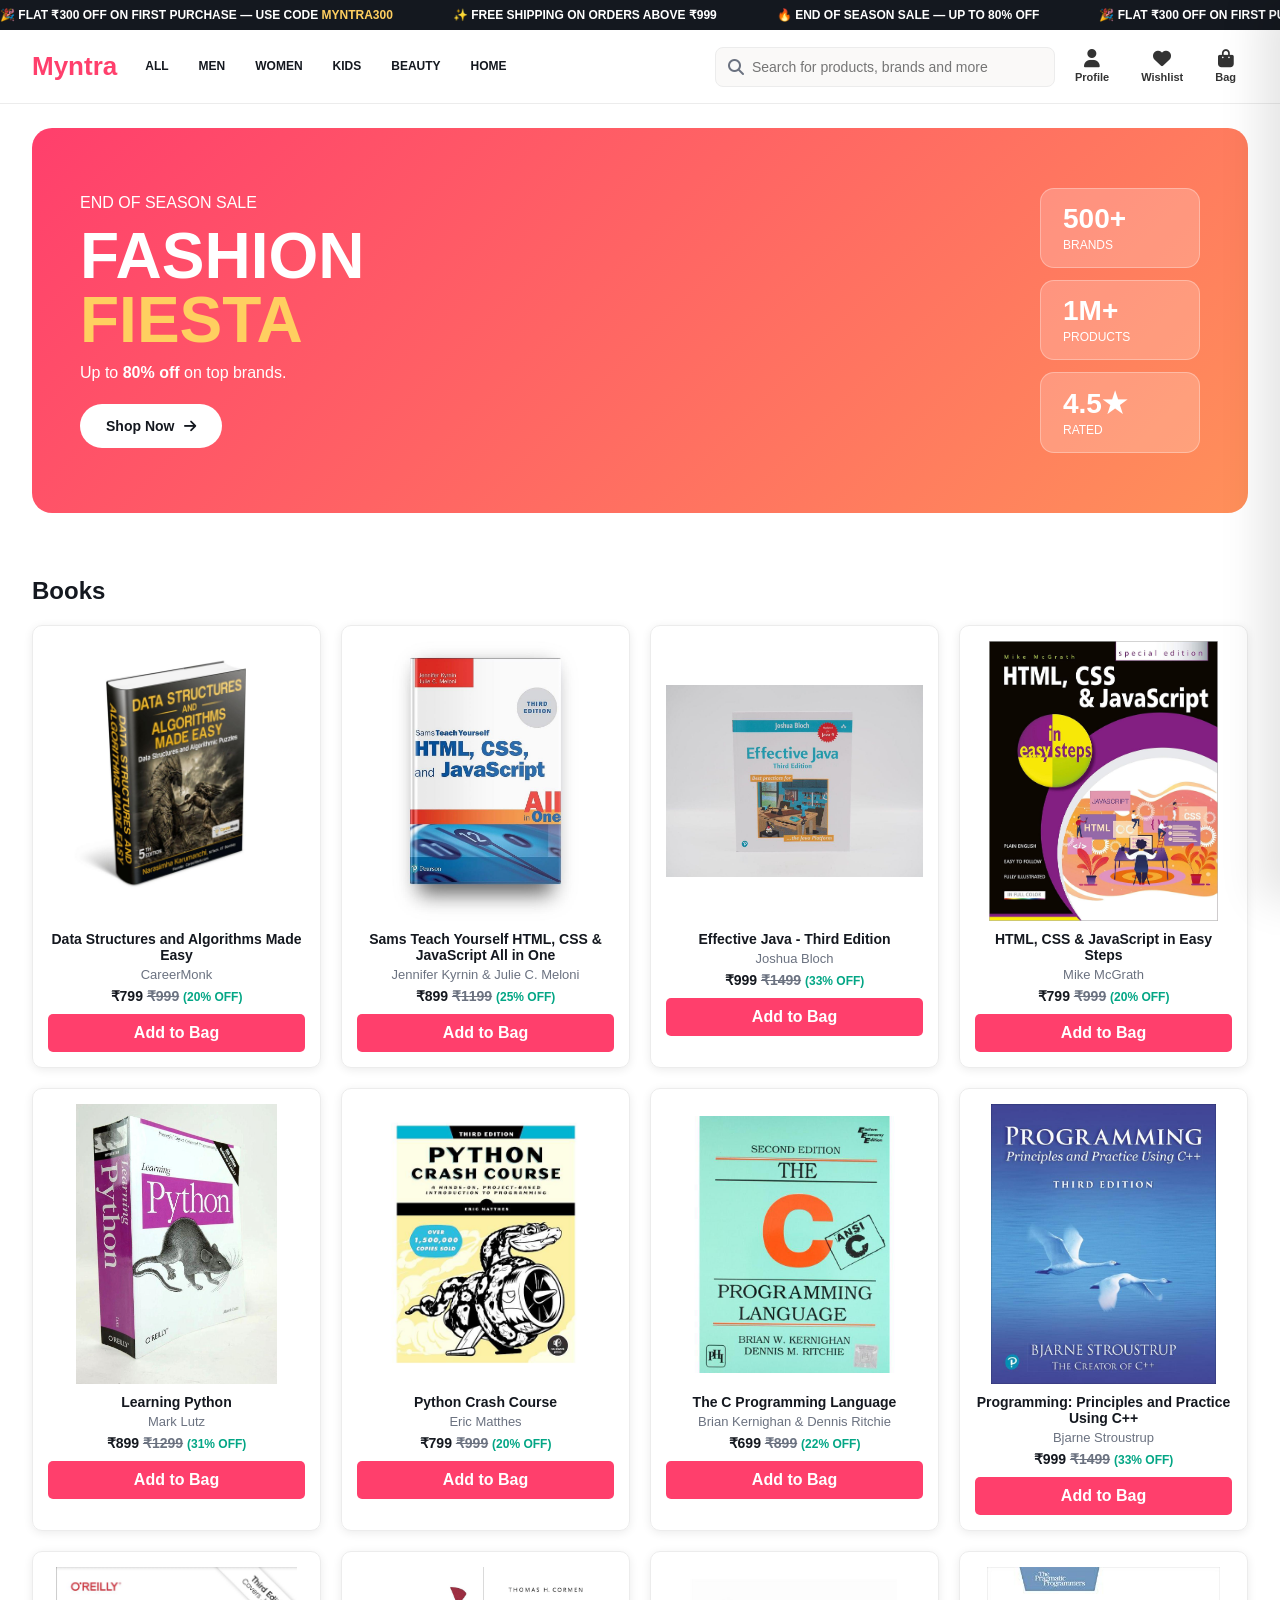
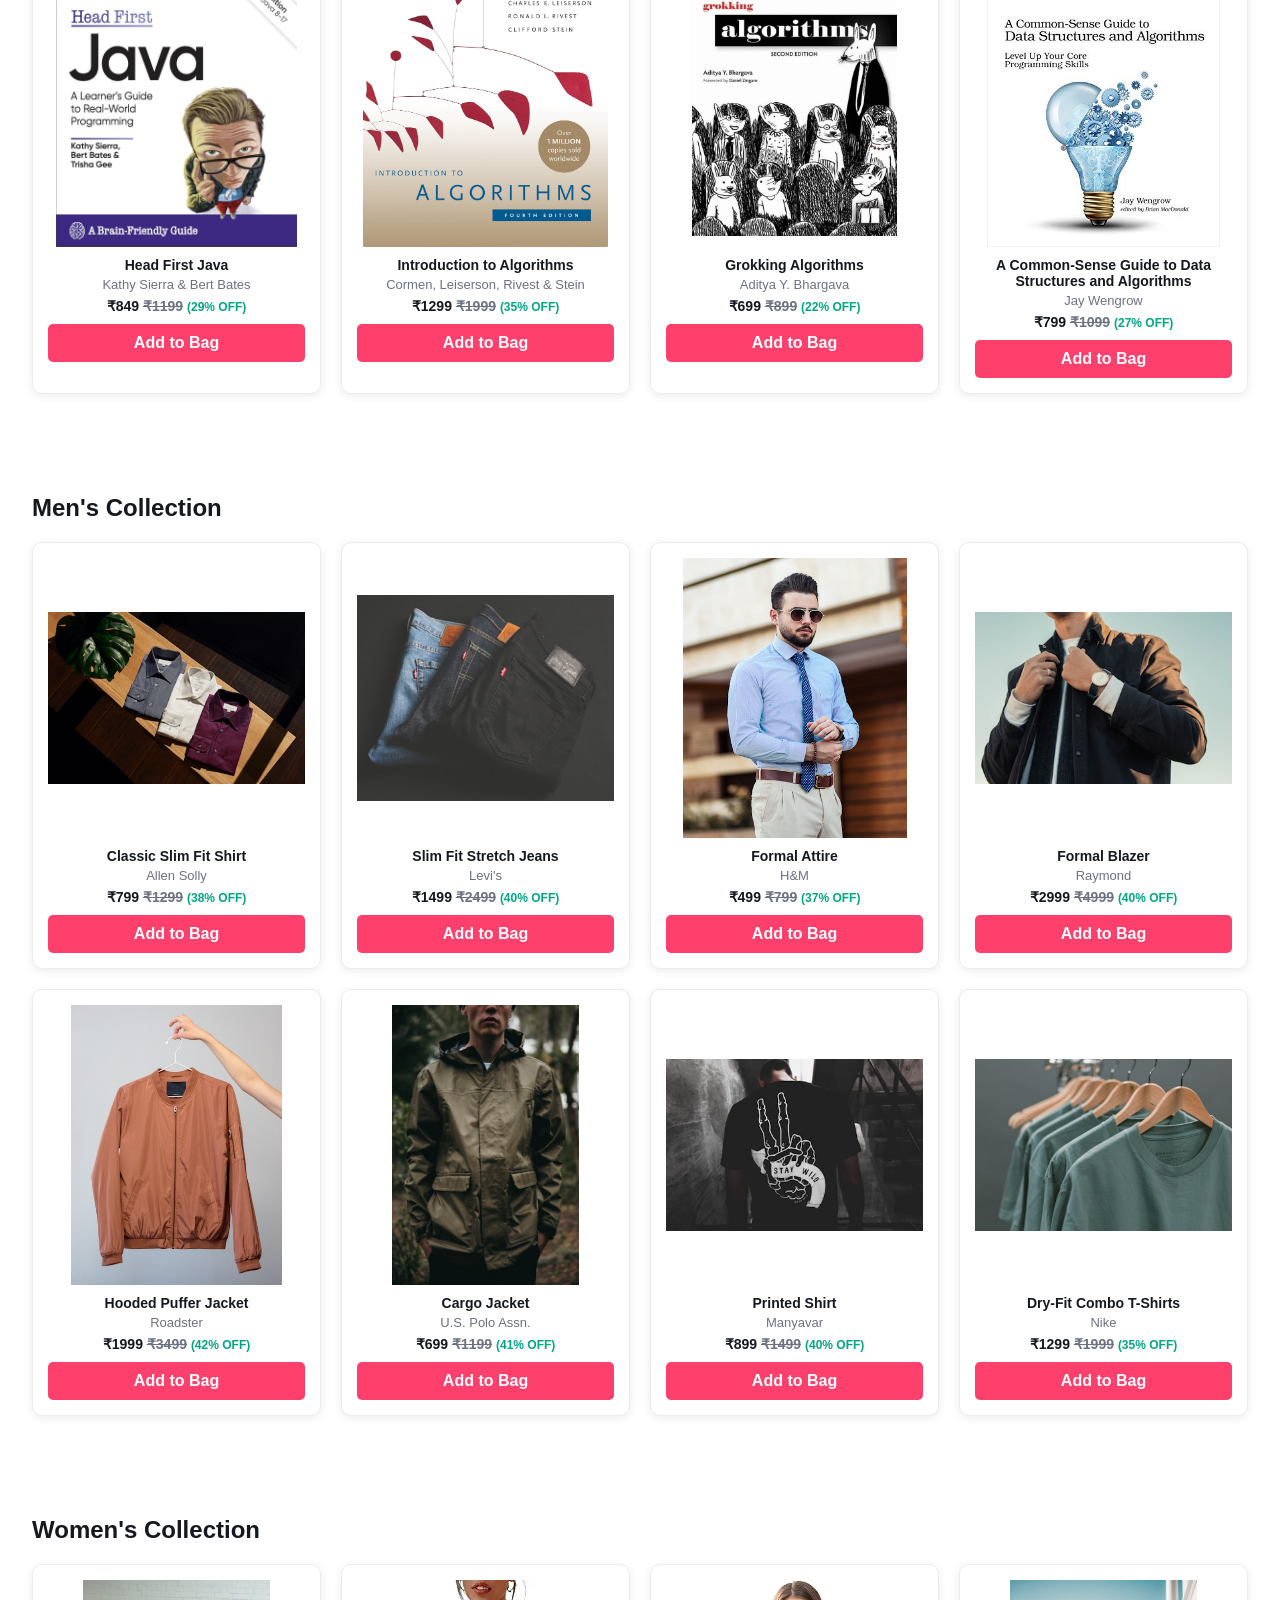
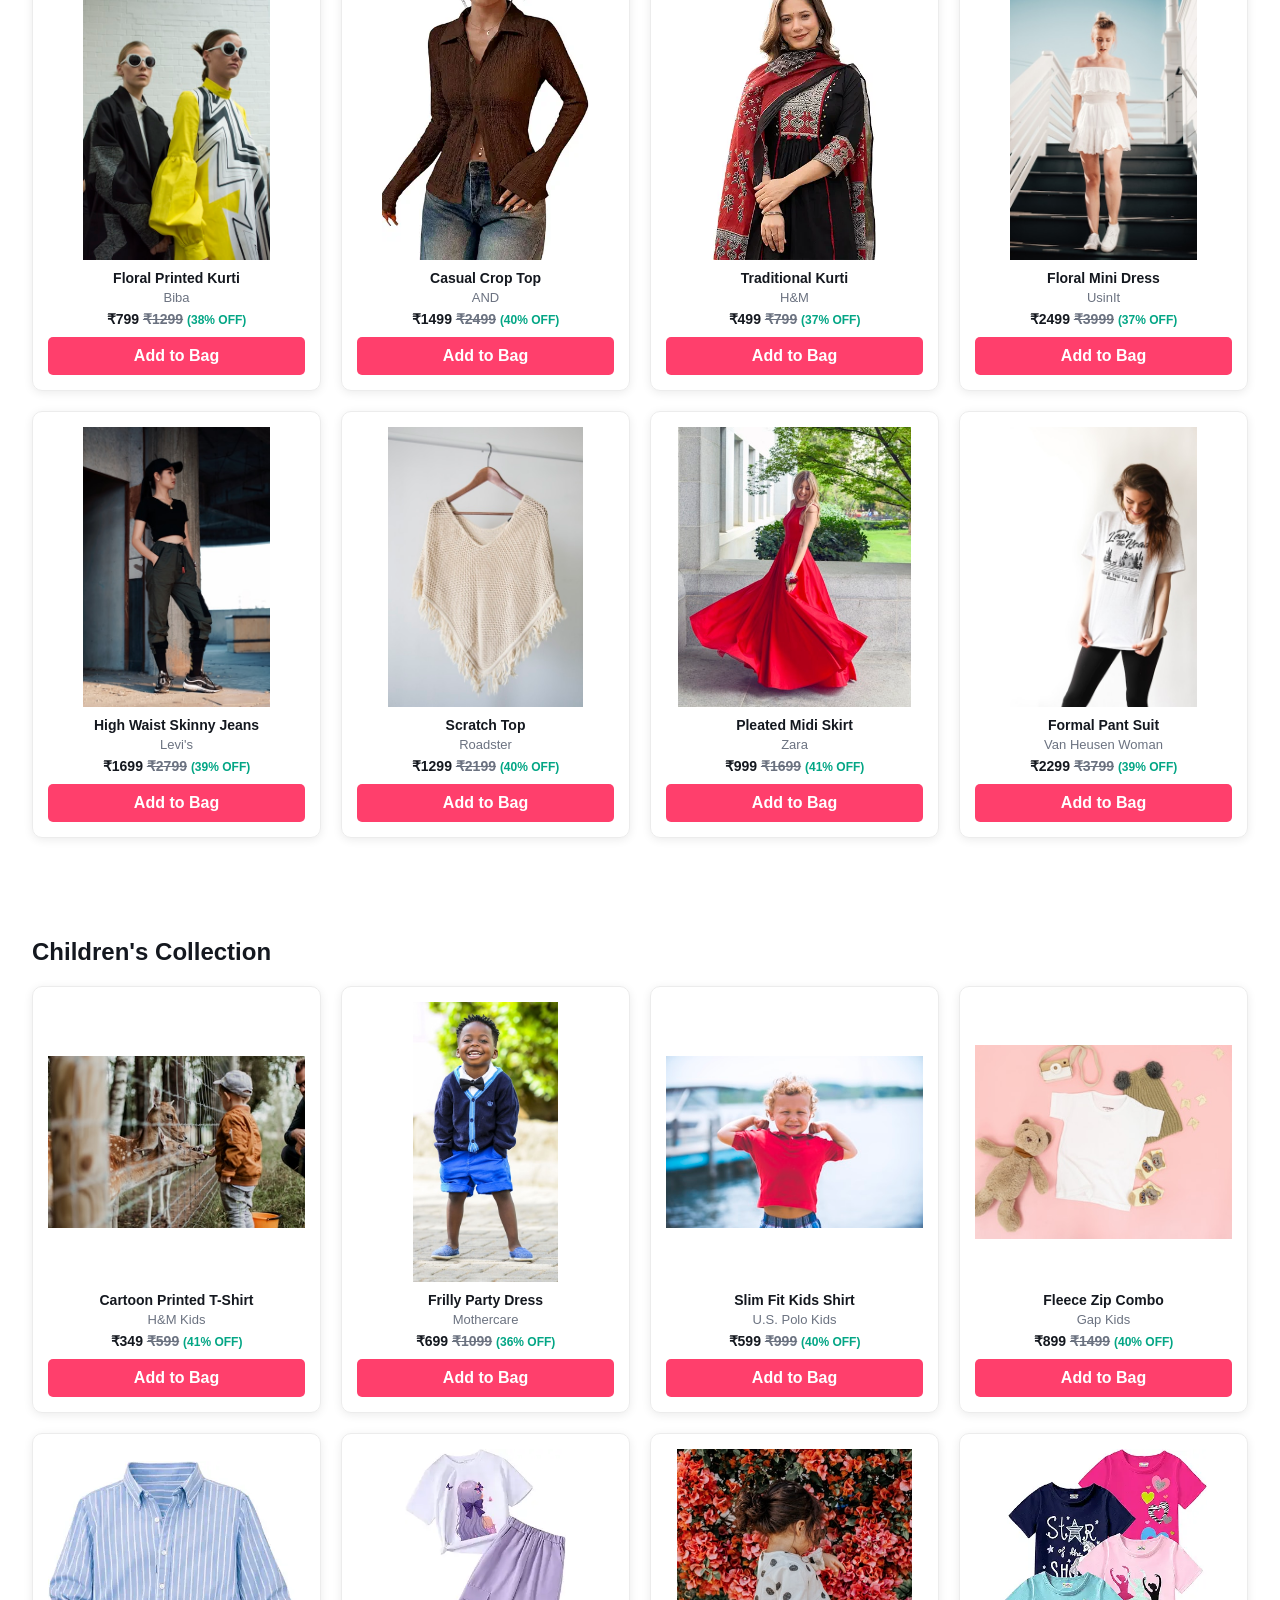
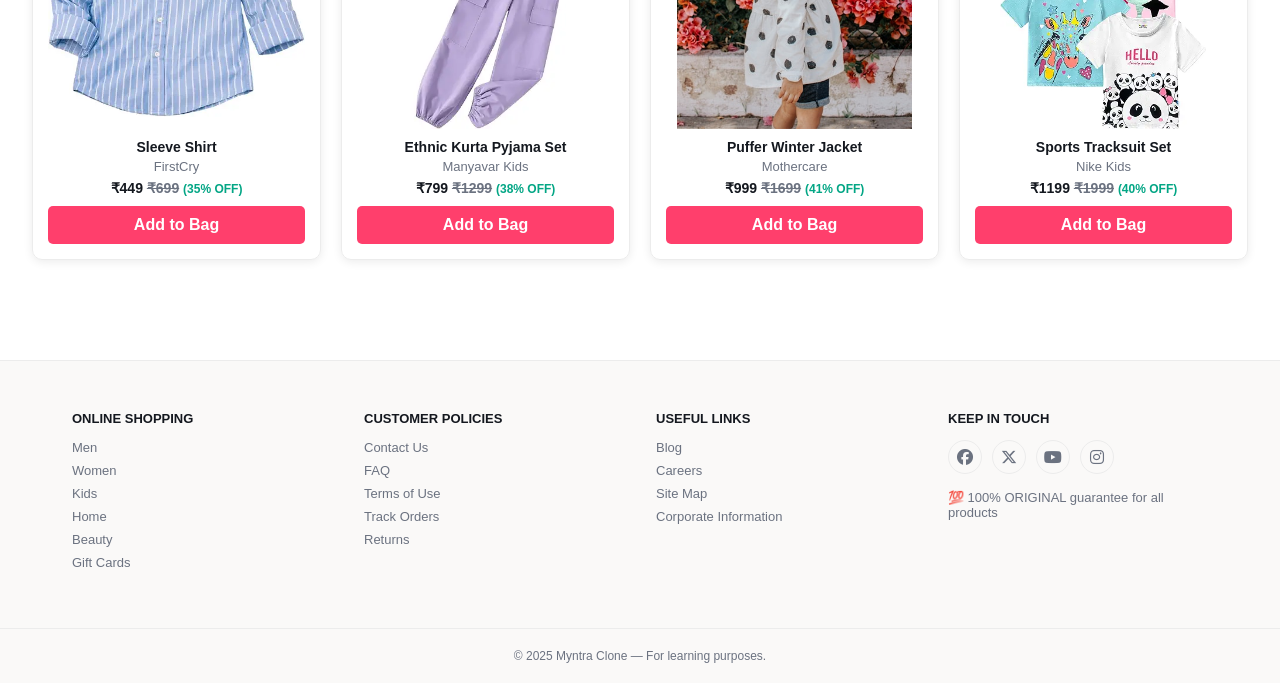
==== commit 620daecf: "Add New Products" ====
--- a/Project.html
+++ b/Project.html
@@ -192,7 +192,7 @@
 
     <div class="product-card">
       <img src="photo-1620012253295-c15cc3e65df4.jpg" alt="Men Tshirt" />
-      <h3>Round Neck Graphic T-Shirt</h3>
+      <h3>Formal Attire</h3>
       <p>H&M</p>
       <h4>₹499 <del>₹799</del> <span>(37% OFF)</span></h4>
       <button>Add to Bag</button>
@@ -216,7 +216,7 @@
 
     <div class="product-card">
       <img src="photo-1548883354-94bcfe321cbb.jpg" alt="Men Shorts" />
-      <h3>Cargo Shorts</h3>
+      <h3>Cargo Jacket</h3>
       <p>U.S. Polo Assn.</p>
       <h4>₹699 <del>₹1199</del> <span>(41% OFF)</span></h4>
       <button>Add to Bag</button>
@@ -224,7 +224,7 @@
 
     <div class="product-card">
       <img src="photo-1503341733017-1901578f9f1e.jpg" alt="Men Kurta" />
-      <h3>Cotton Printed Kurta</h3>
+      <h3>Printed Shirt</h3>
       <p>Manyavar</p>
       <h4>₹899 <del>₹1499</del> <span>(40% OFF)</span></h4>
       <button>Add to Bag</button>
@@ -232,7 +232,7 @@
 
     <div class="product-card">
       <img src="photo-1523381294911-8d3cead13475.jpg" alt="Men Trackpant" />
-      <h3>Dry-Fit Track Pants</h3>
+      <h3>Dry-Fit Combo T-Shirts</h3>
       <p>Nike</p>
       <h4>₹1299 <del>₹1999</del> <span>(35% OFF)</span></h4>
       <button>Add to Bag</button>
@@ -336,7 +336,7 @@
 
     <div class="product-card">
       <img src="photo-1471286174890-9c112ffca5b4.jpg" alt="Kids Jeans" />
-      <h3>Slim Fit Kids Jeans</h3>
+      <h3>Slim Fit Kids Shirt</h3>
       <p>U.S. Polo Kids</p>
       <h4>₹599 <del>₹999</del> <span>(40% OFF)</span></h4>
       <button>Add to Bag</button>
@@ -344,22 +344,22 @@
 
     <div class="product-card">
       <img src="photo-1622290291468-a28f7a7dc6a8.jpg" alt="Kids Hoodie" />
-      <h3>Fleece Zip Hoodie</h3>
+      <h3>Fleece Zip Combo</h3>
       <p>Gap Kids</p>
       <h4>₹899 <del>₹1499</del> <span>(40% OFF)</span></h4>
       <button>Add to Bag</button>
     </div>
 
     <div class="product-card">
-      <img src="https://images.unsplash.com/photo-1543269664-56d93c1b41a6?w=400" alt="Kids Shorts" />
-      <h3>Printed Shorts Set</h3>
+      <img src="kids.webp" alt="Kids Shorts" />
+      <h3>Sleeve Shirt</h3>
       <p>FirstCry</p>
       <h4>₹449 <del>₹699</del> <span>(35% OFF)</span></h4>
       <button>Add to Bag</button>
     </div>
 
     <div class="product-card">
-      <img src="https://images.unsplash.com/photo-1471286174890-9c112ffca5b4?w=400" alt="Kids Kurta" />
+      <img src="girlcombo.webp" alt="Kids Kurta" />
       <h3>Ethnic Kurta Pyjama Set</h3>
       <p>Manyavar Kids</p>
       <h4>₹799 <del>₹1299</del> <span>(38% OFF)</span></h4>
@@ -367,7 +367,7 @@
     </div>
 
     <div class="product-card">
-      <img src="https://images.unsplash.com/photo-1518831959646-742c3a14ebf7?w=400" alt="Kids Jacket" />
+      <img src="photo-1518831959646-742c3a14ebf7.jpg" alt="Kids Jacket" />
       <h3>Puffer Winter Jacket</h3>
       <p>Mothercare</p>
       <h4>₹999 <del>₹1699</del> <span>(41% OFF)</span></h4>
@@ -375,7 +375,7 @@
     </div>
 
     <div class="product-card">
-      <img src="https://images.unsplash.com/photo-1519457431-44ccd64a579b?w=400" alt="Kids Tracksuit" />
+      <img src="girlsshirts.webp" alt="Kids Tracksuit" />
       <h3>Sports Tracksuit Set</h3>
       <p>Nike Kids</p>
       <h4>₹1199 <del>₹1999</del> <span>(40% OFF)</span></h4>
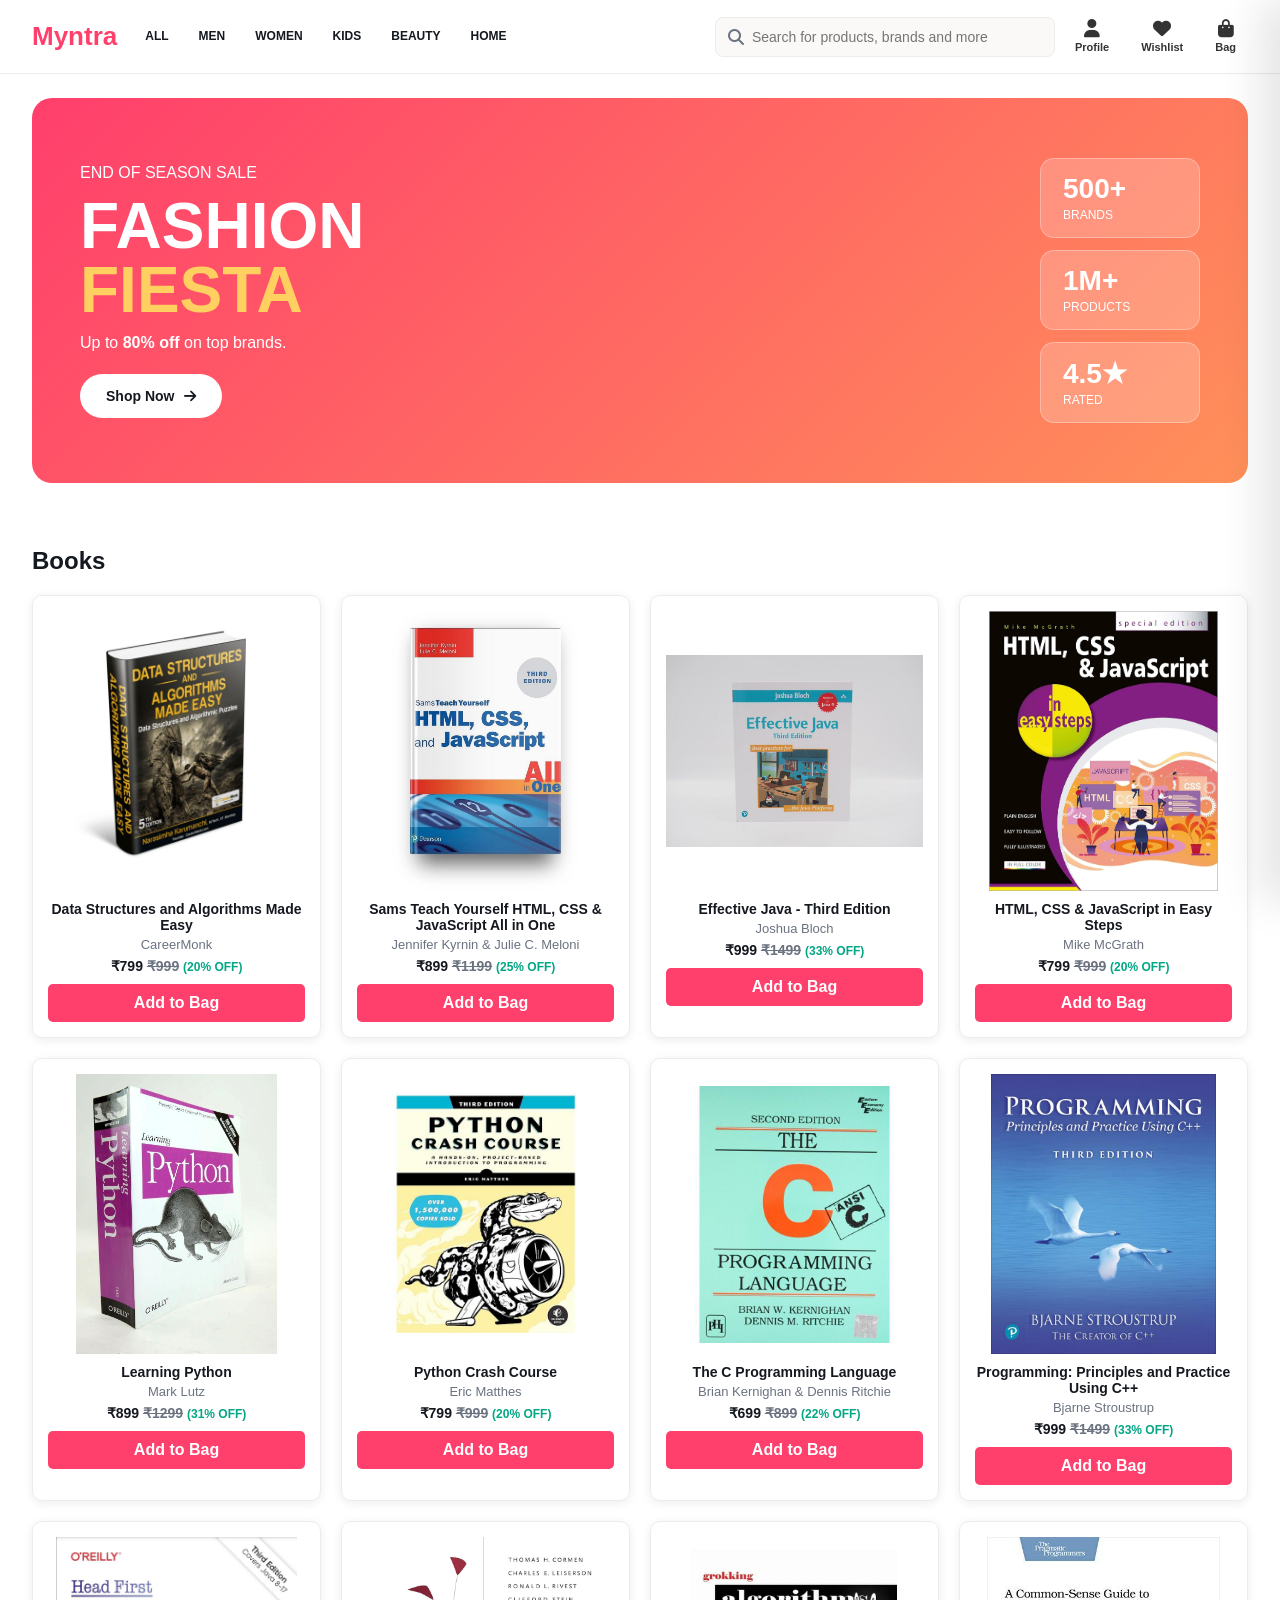
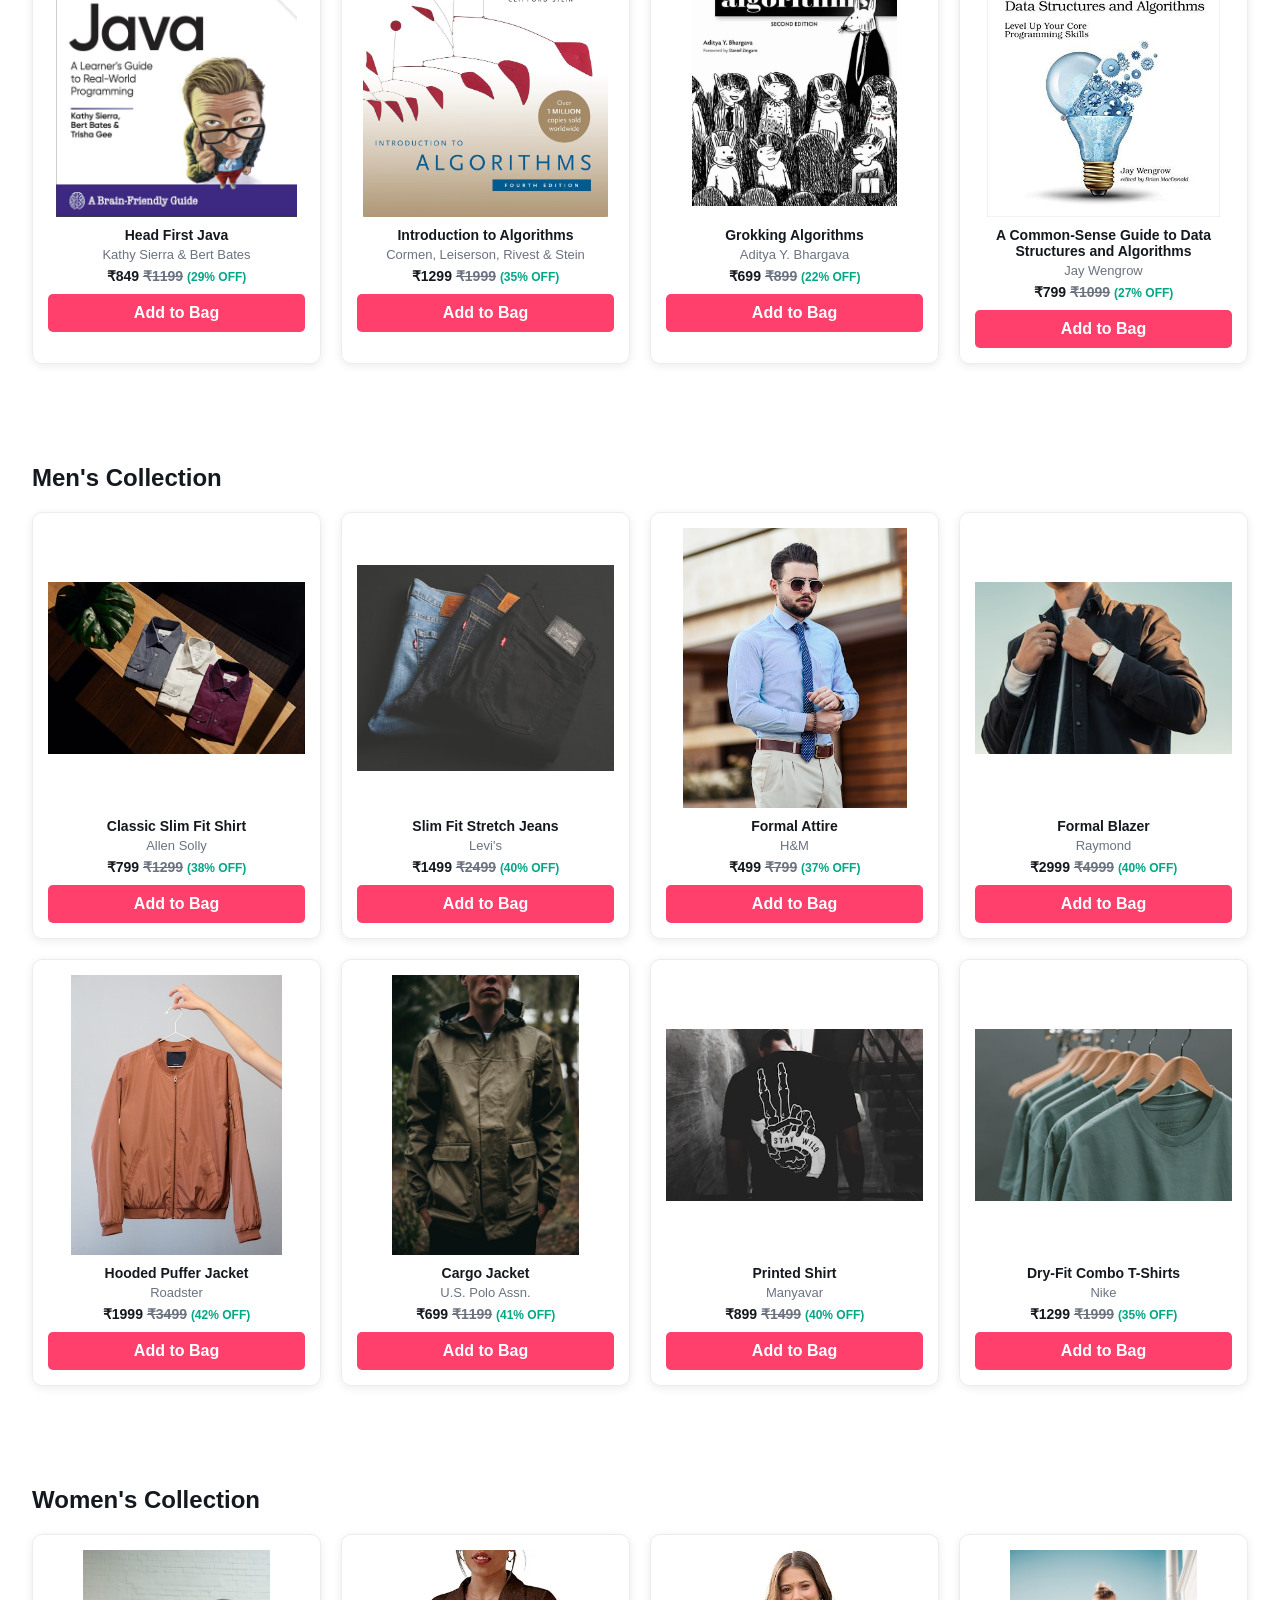
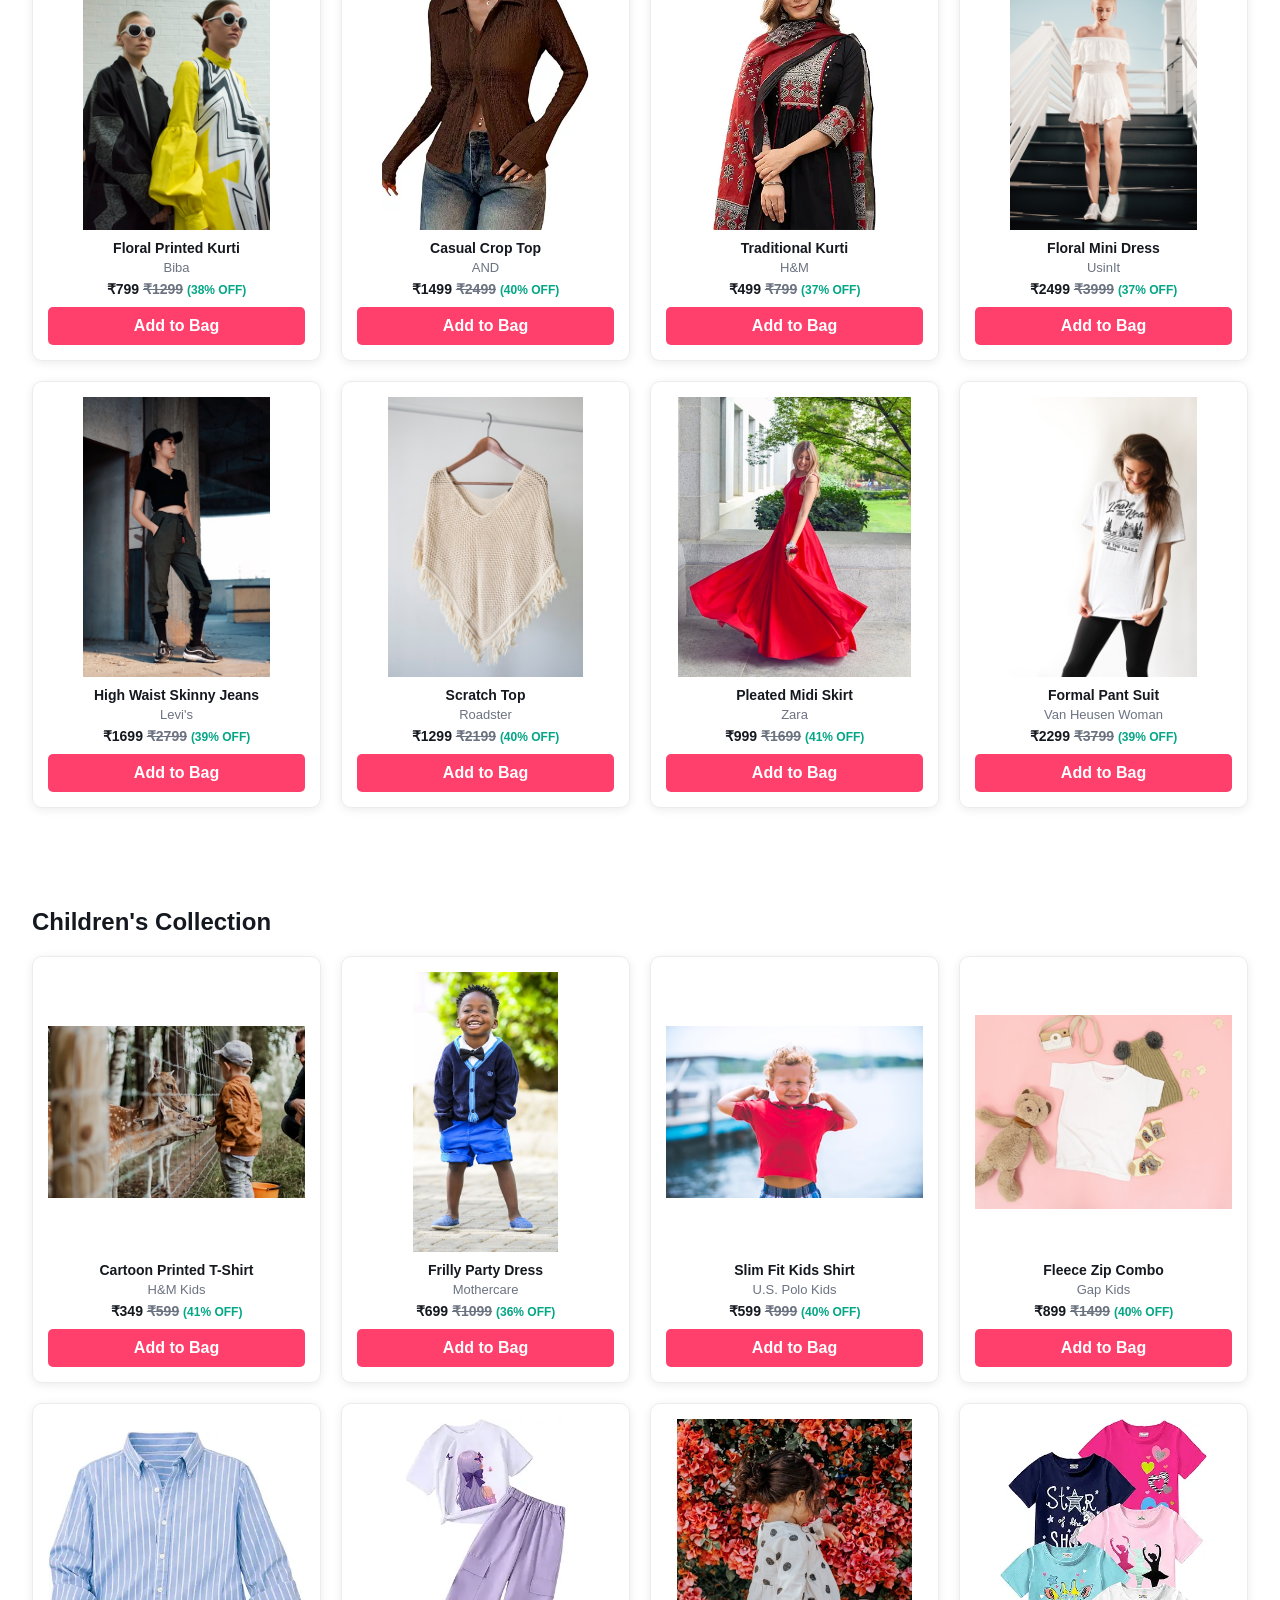
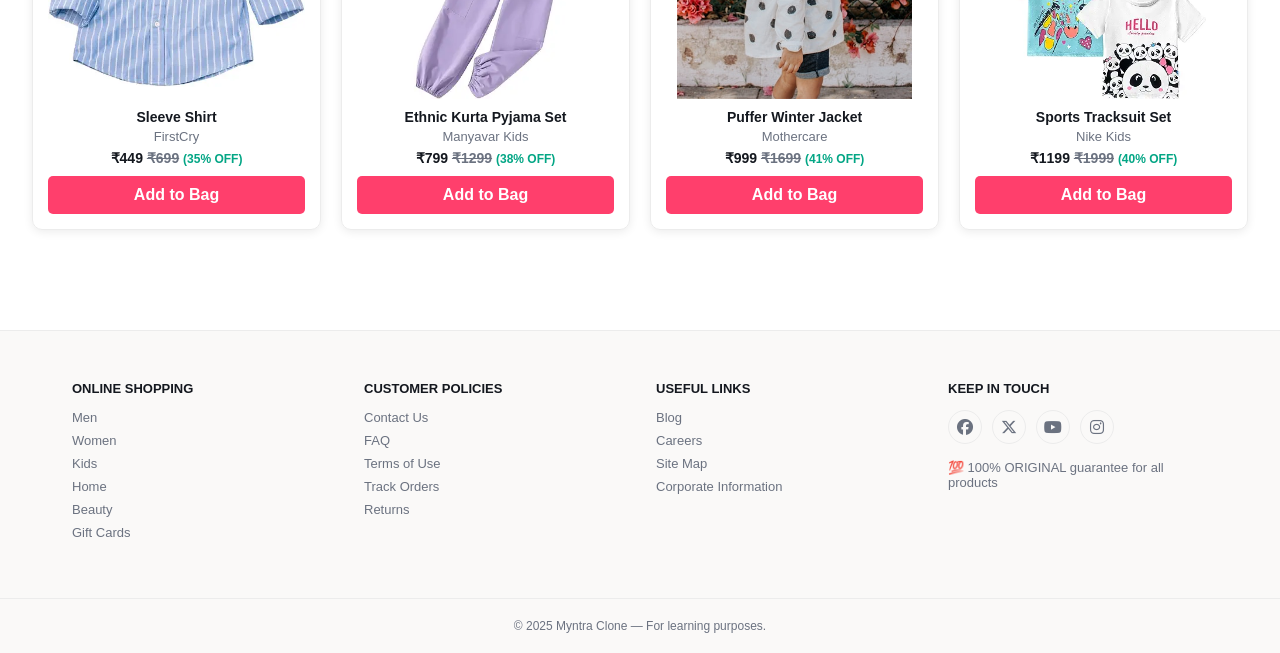
==== commit 018c384f: "Update Some Features" ====
--- a/Project.html
+++ b/Project.html
@@ -9,17 +9,6 @@
 </head>
 <body>
 
-  <div class="announce">
-    <div class="announce-track">
-      <span>🎉 FLAT ₹300 OFF ON FIRST PURCHASE — USE CODE <b>MYNTRA300</b></span>
-      <span>✨ FREE SHIPPING ON ORDERS ABOVE ₹999</span>
-      <span>🔥 END OF SEASON SALE — UP TO 80% OFF</span>
-      <span>🎉 FLAT ₹300 OFF ON FIRST PURCHASE — USE CODE <b>MYNTRA300</b></span>
-      <span>✨ FREE SHIPPING ON ORDERS ABOVE ₹999</span>
-      <span>🔥 END OF SEASON SALE — UP TO 80% OFF</span>
-    </div>
-  </div>
-
   <header class="header">
     <div class="logo">Myntra</div>
 
--- a/Project.css
+++ b/Project.css
@@ -13,30 +13,6 @@
     a { color: inherit; text-decoration: none; }
     button { font: inherit; cursor: pointer; border: none; background: transparent; color: inherit; }
     img { display: block; max-width: 100%; }
-
-    .announce {
-      overflow: hidden;
-      background: #14181f;
-      color: white;
-      font-size: 12px;
-      font-weight: 600;
-    }
-
-    .announce-track {
-      display: flex;
-      gap: 60px;
-      padding: 8px 0;
-      white-space: nowrap;
-
-      animation: marquee 25s linear infinite;
-    }
-
-    .announce-track b { color: #ffcf60; }
-
-    @keyframes marquee {
-      from { transform: translateX(0); }
-      to   { transform: translateX(-50%); }
-    }
 
     .header {
       display: flex;
